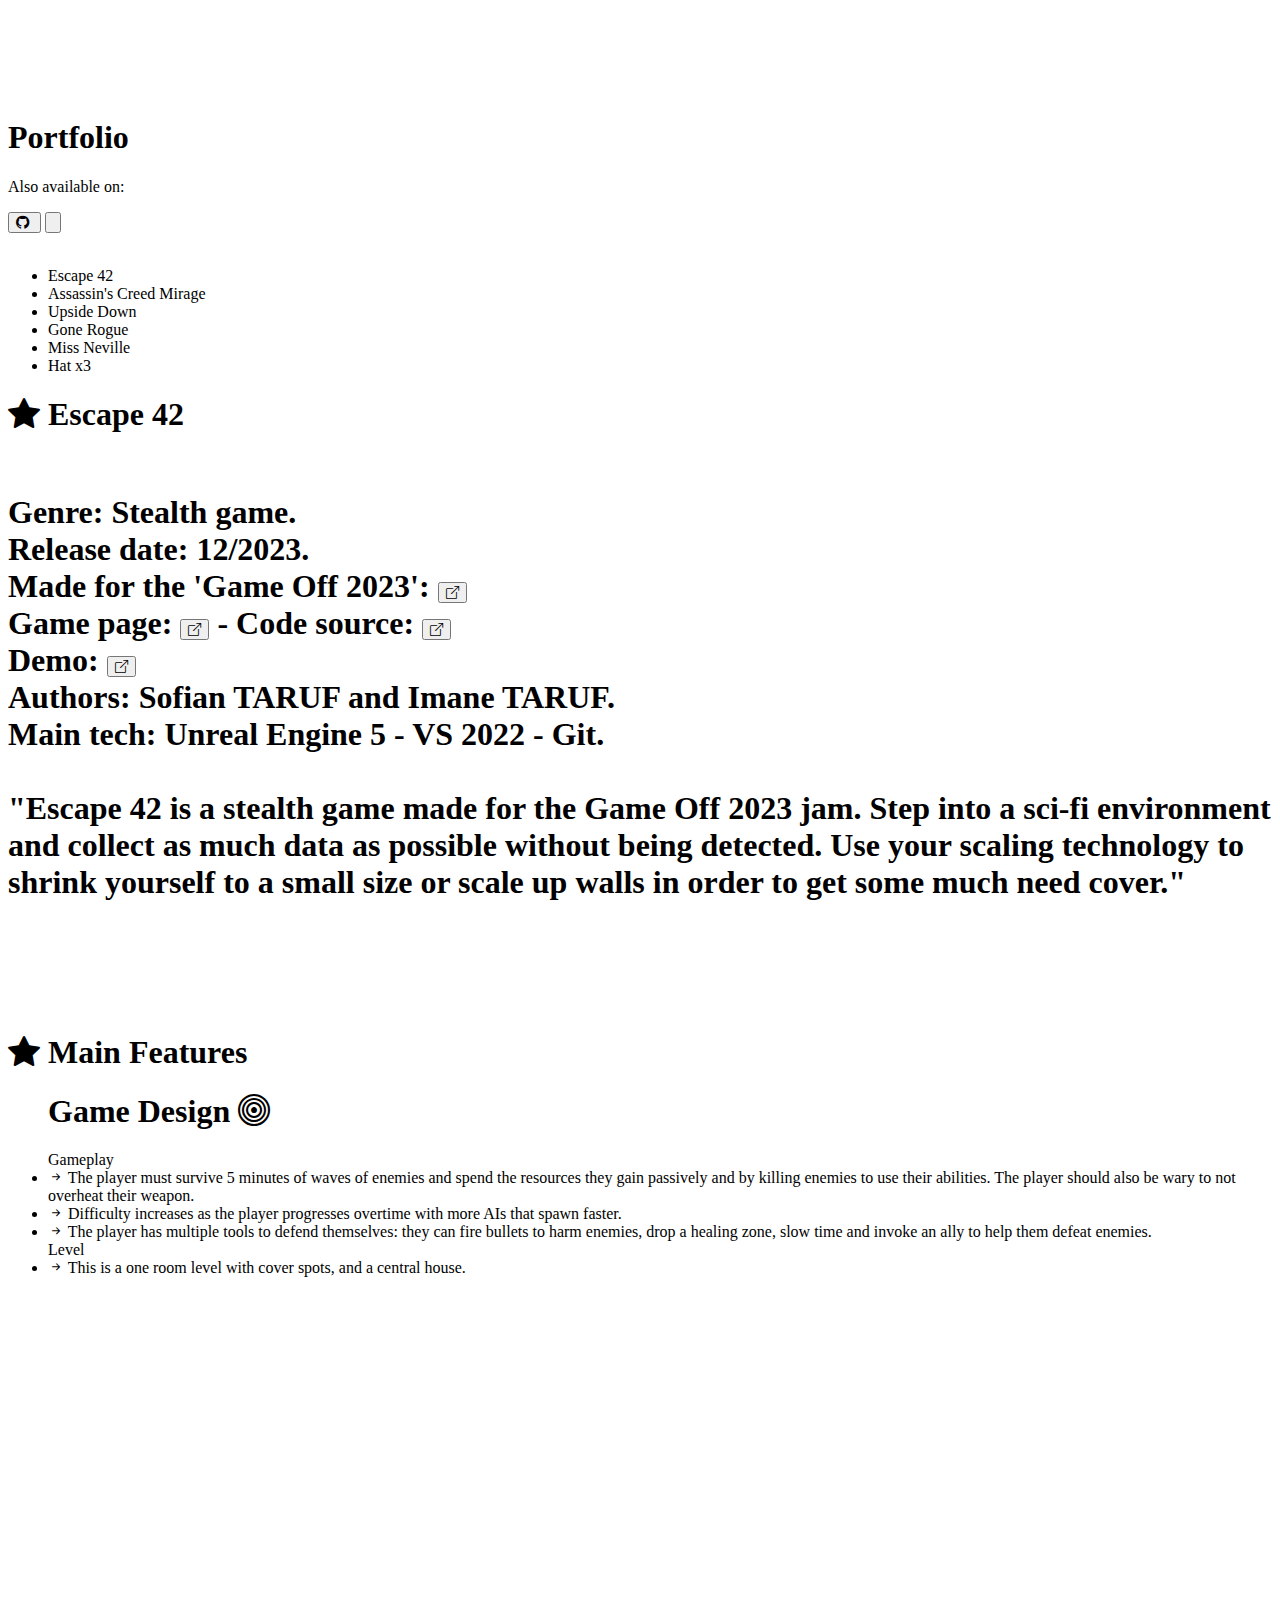
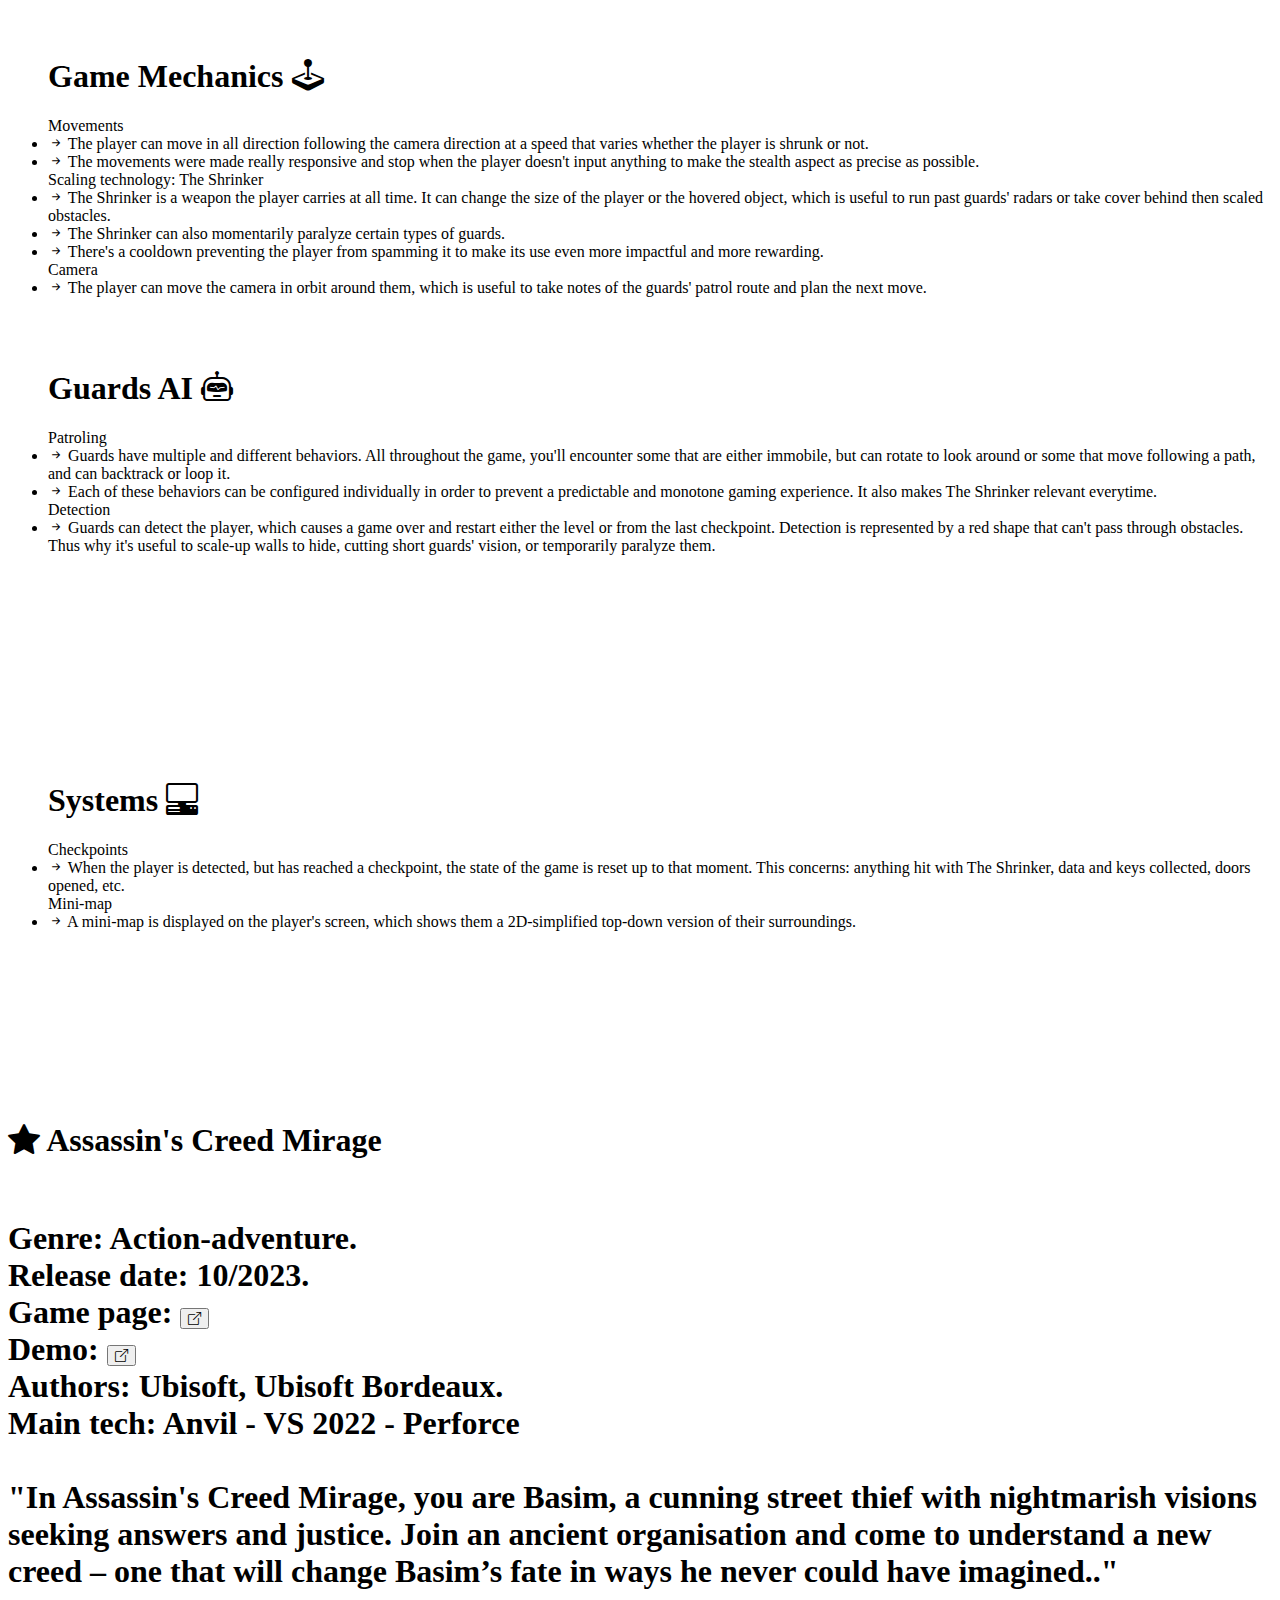
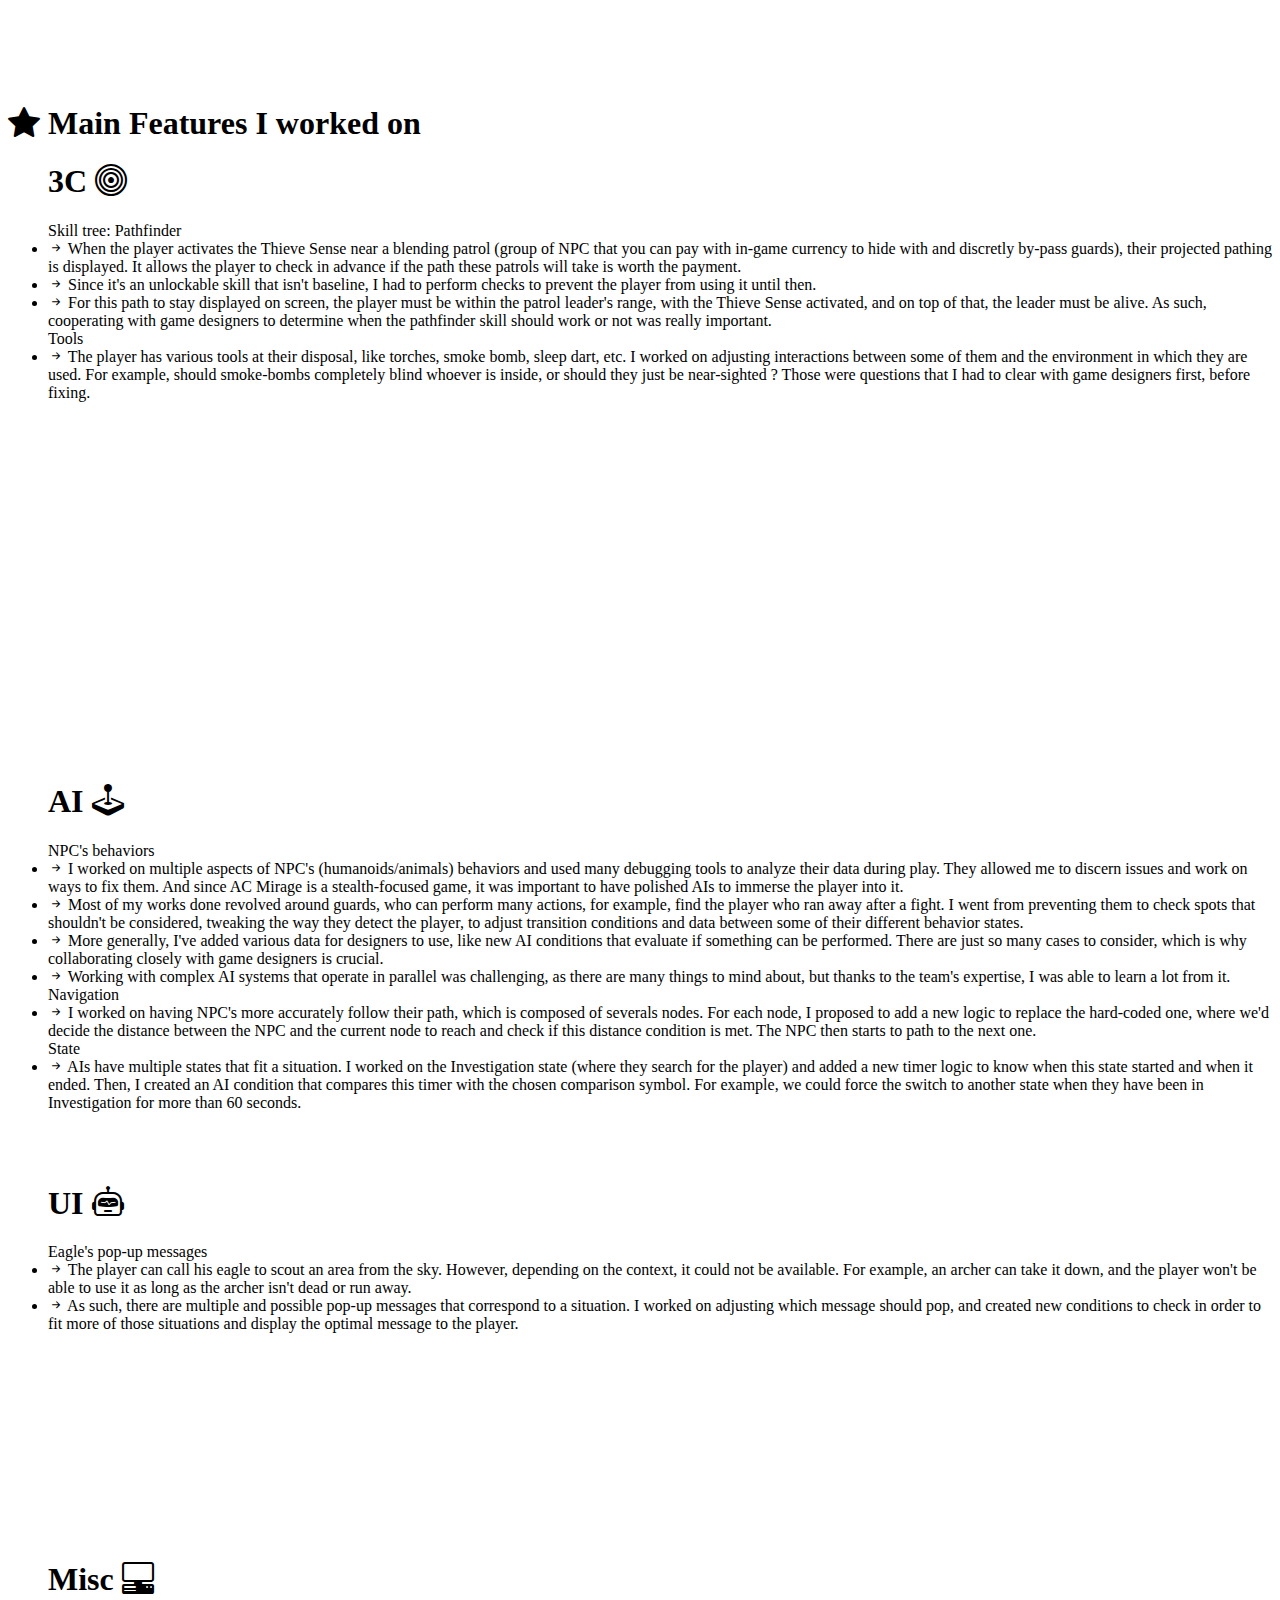
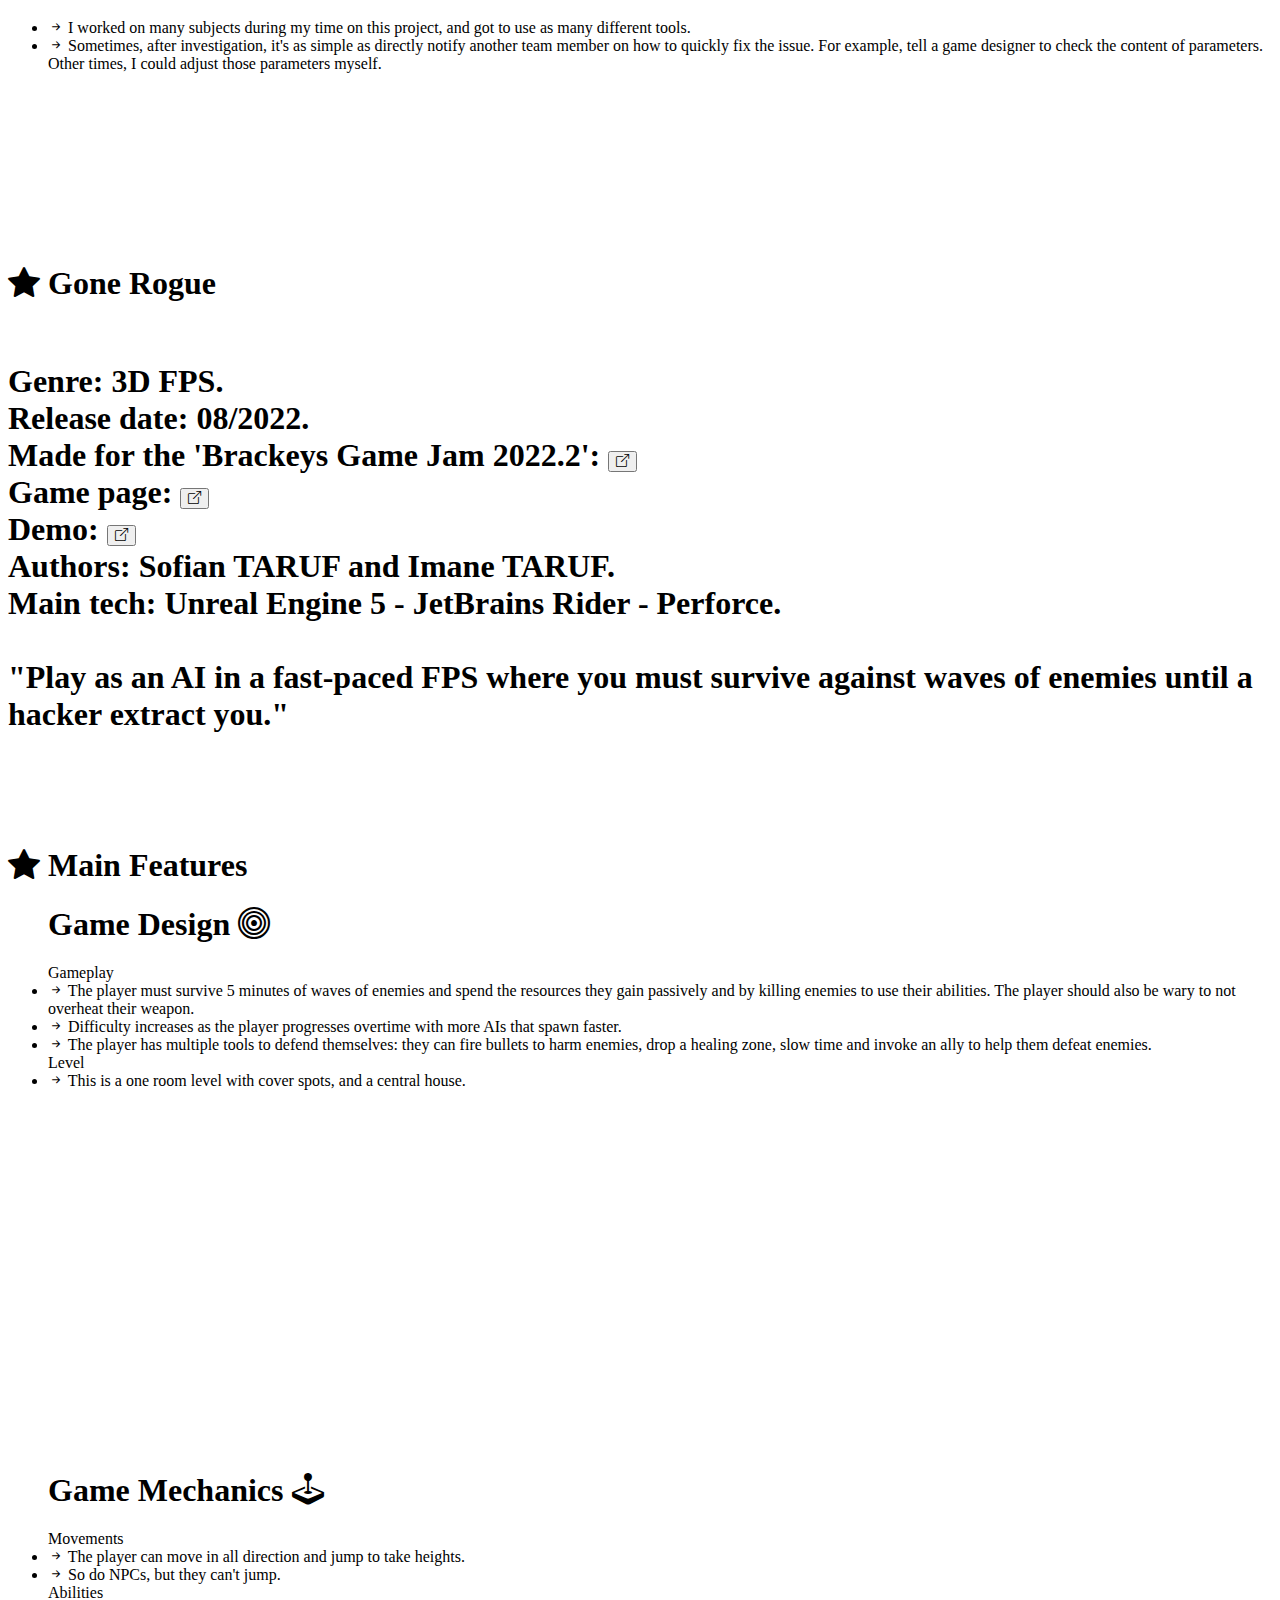
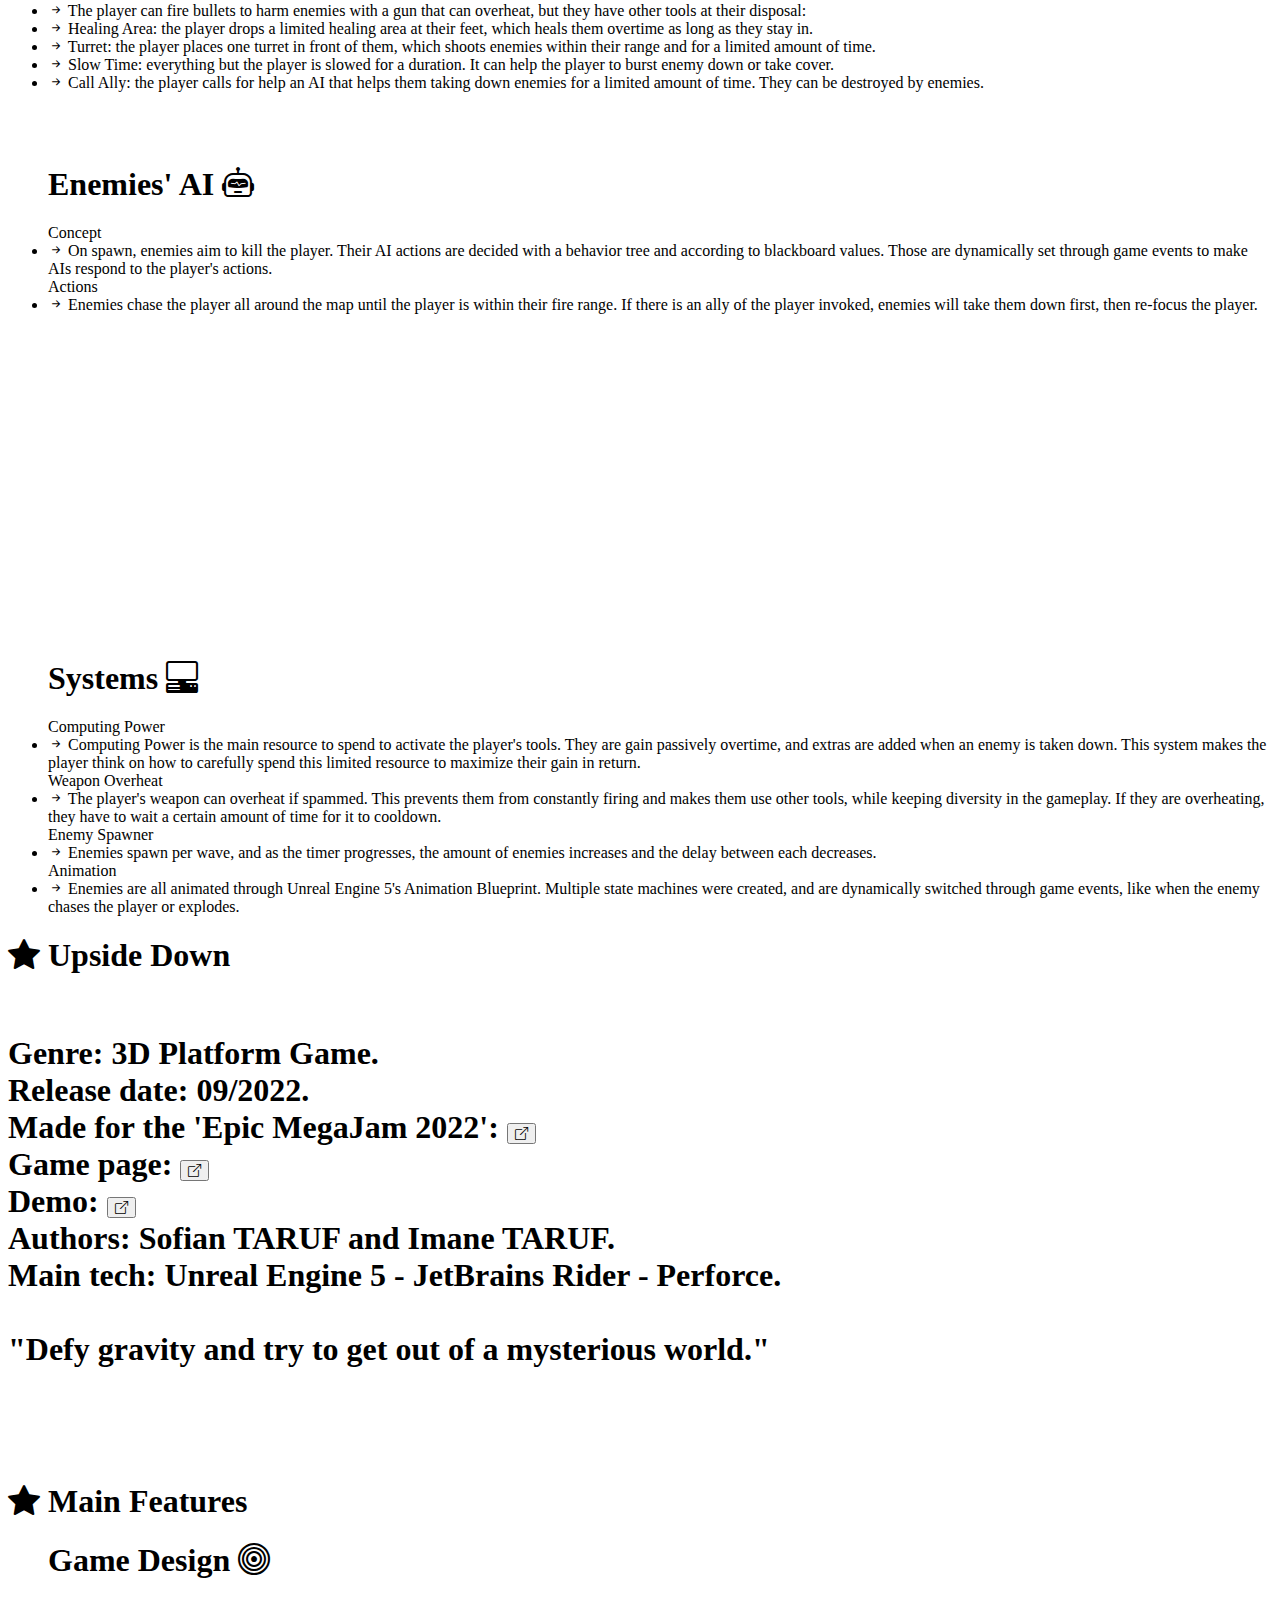
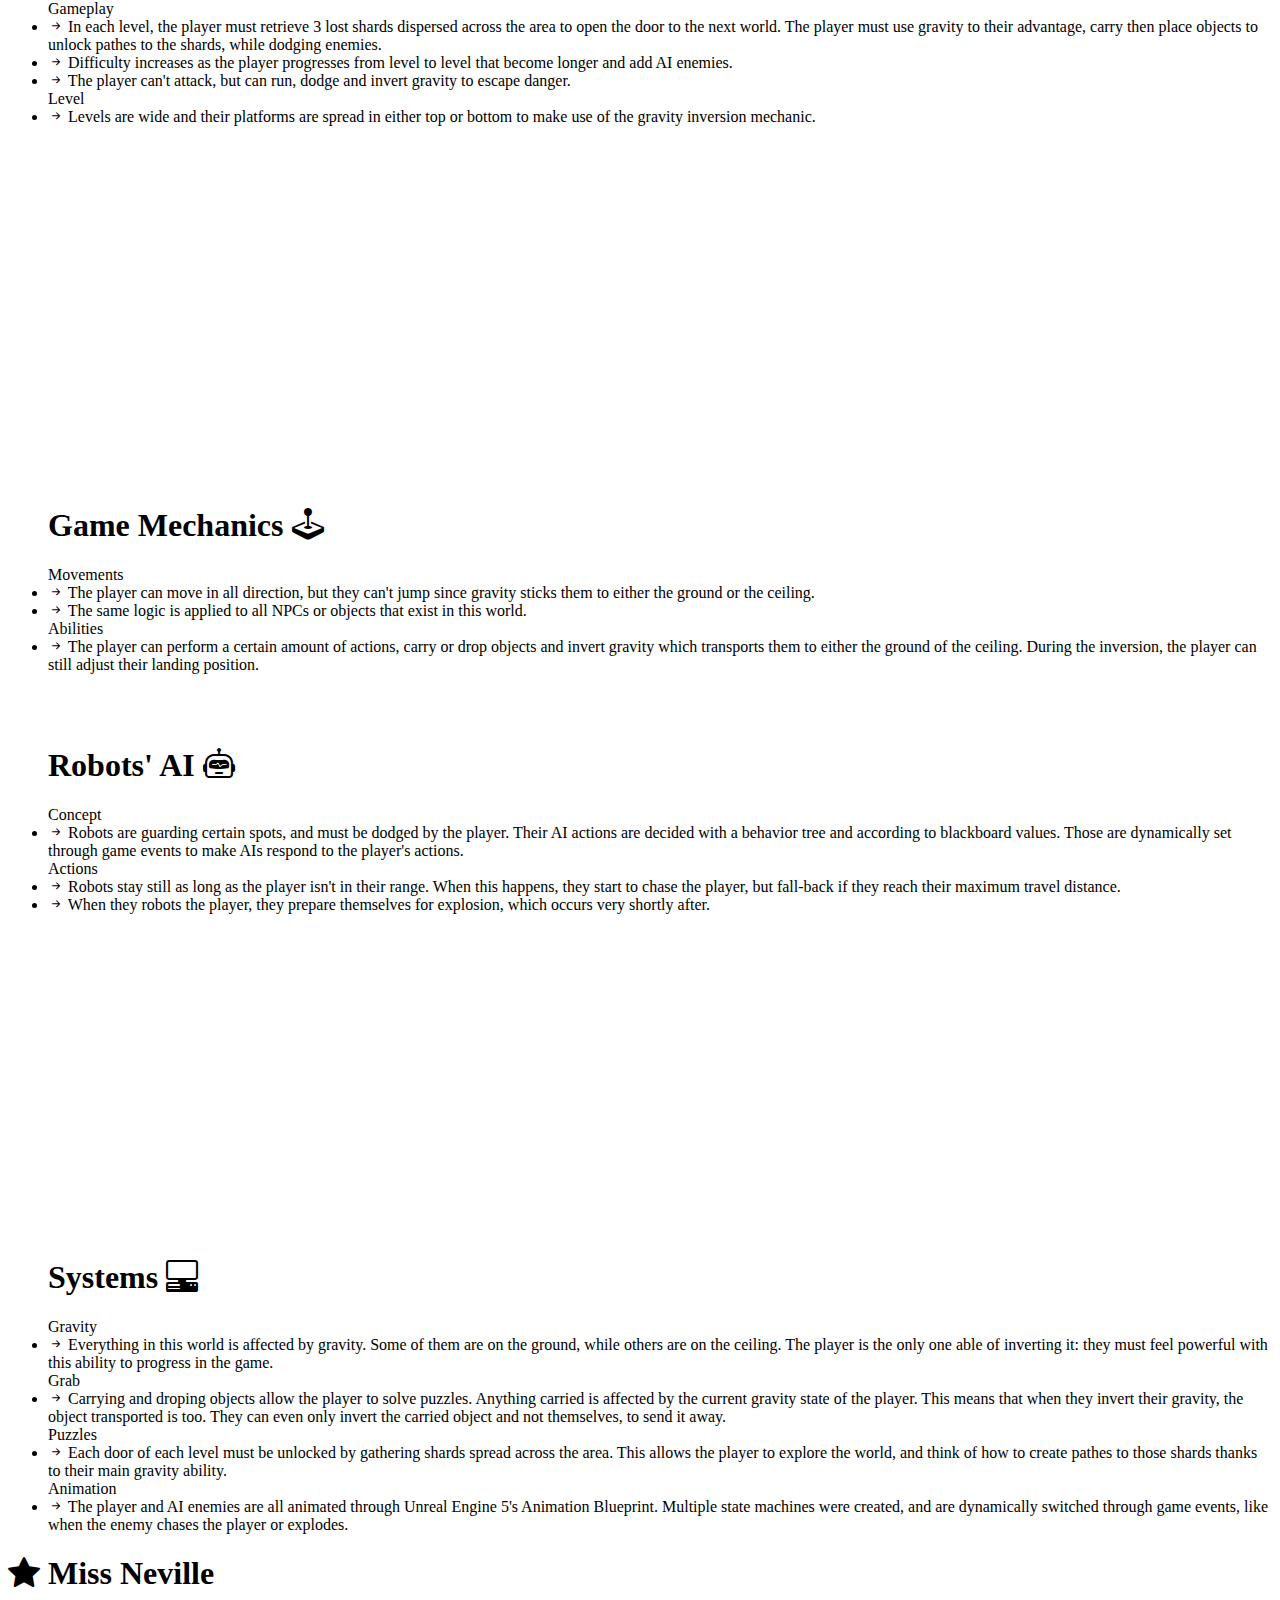
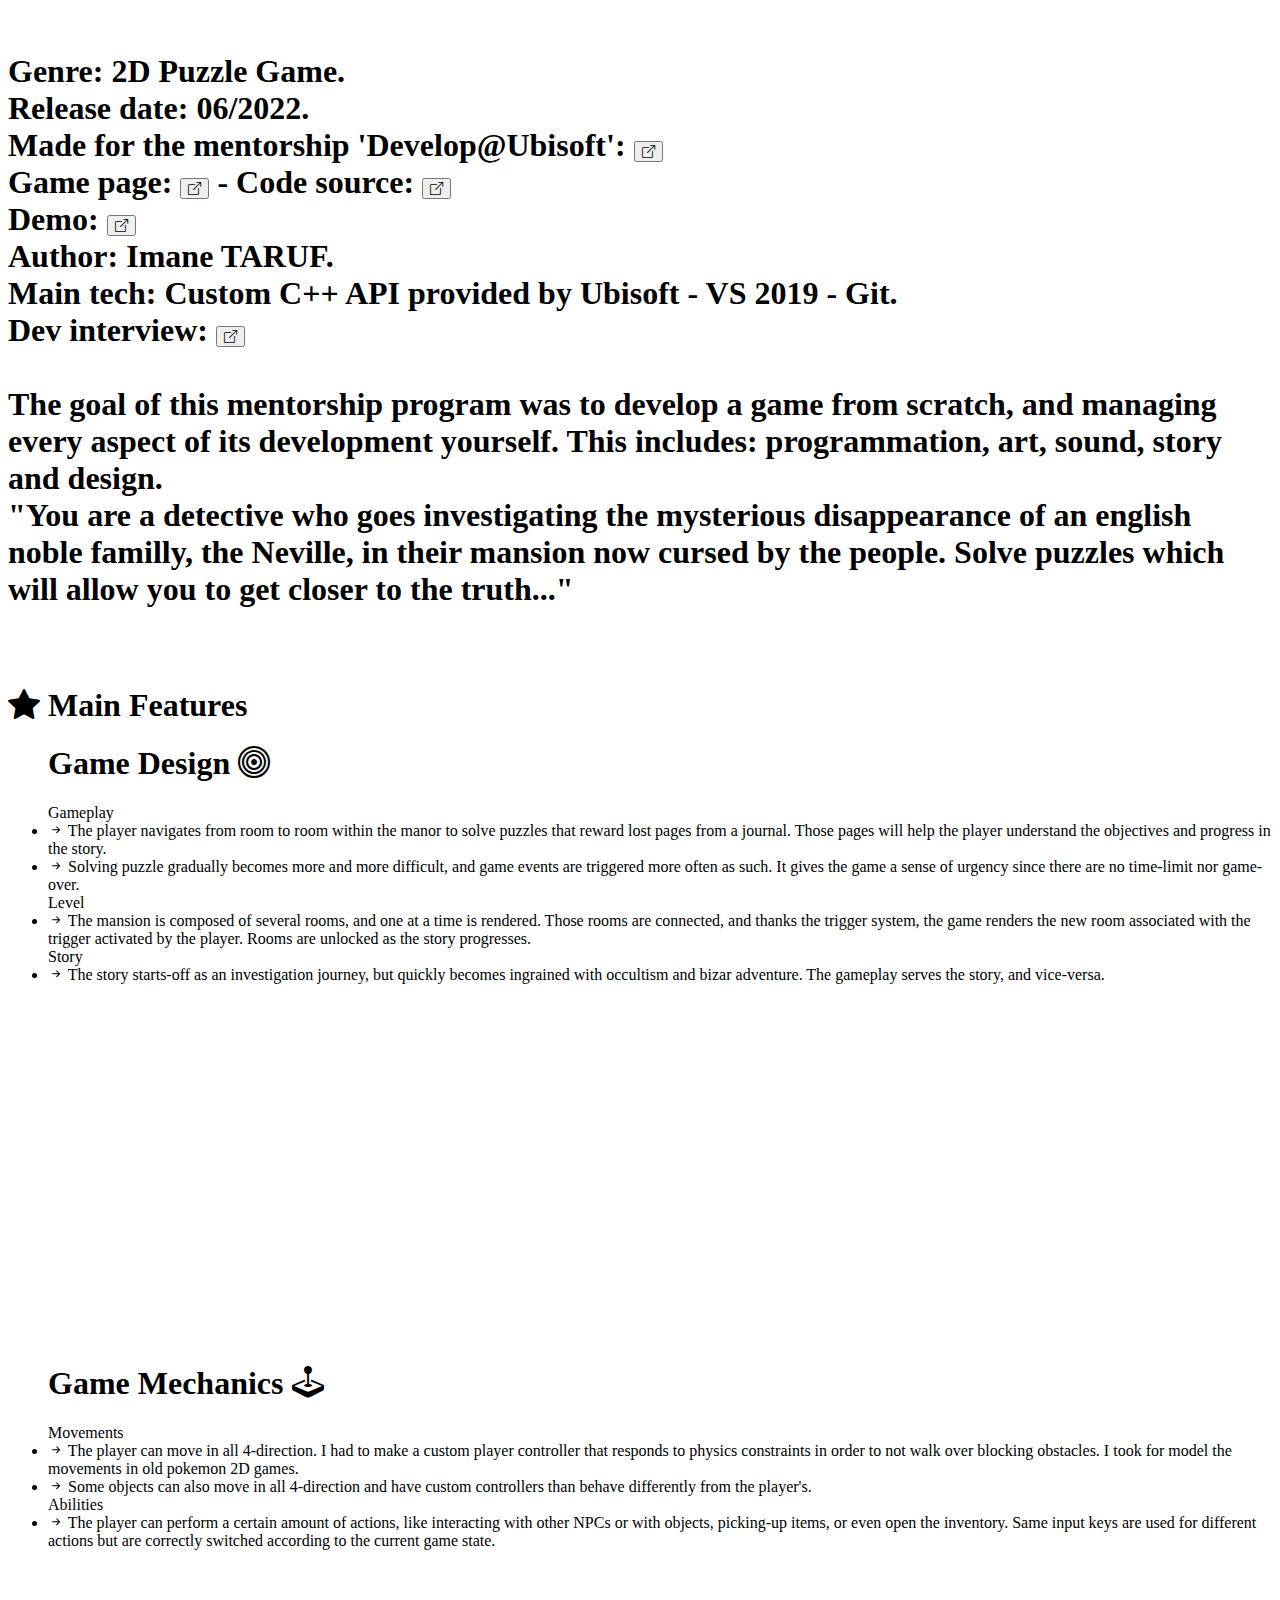
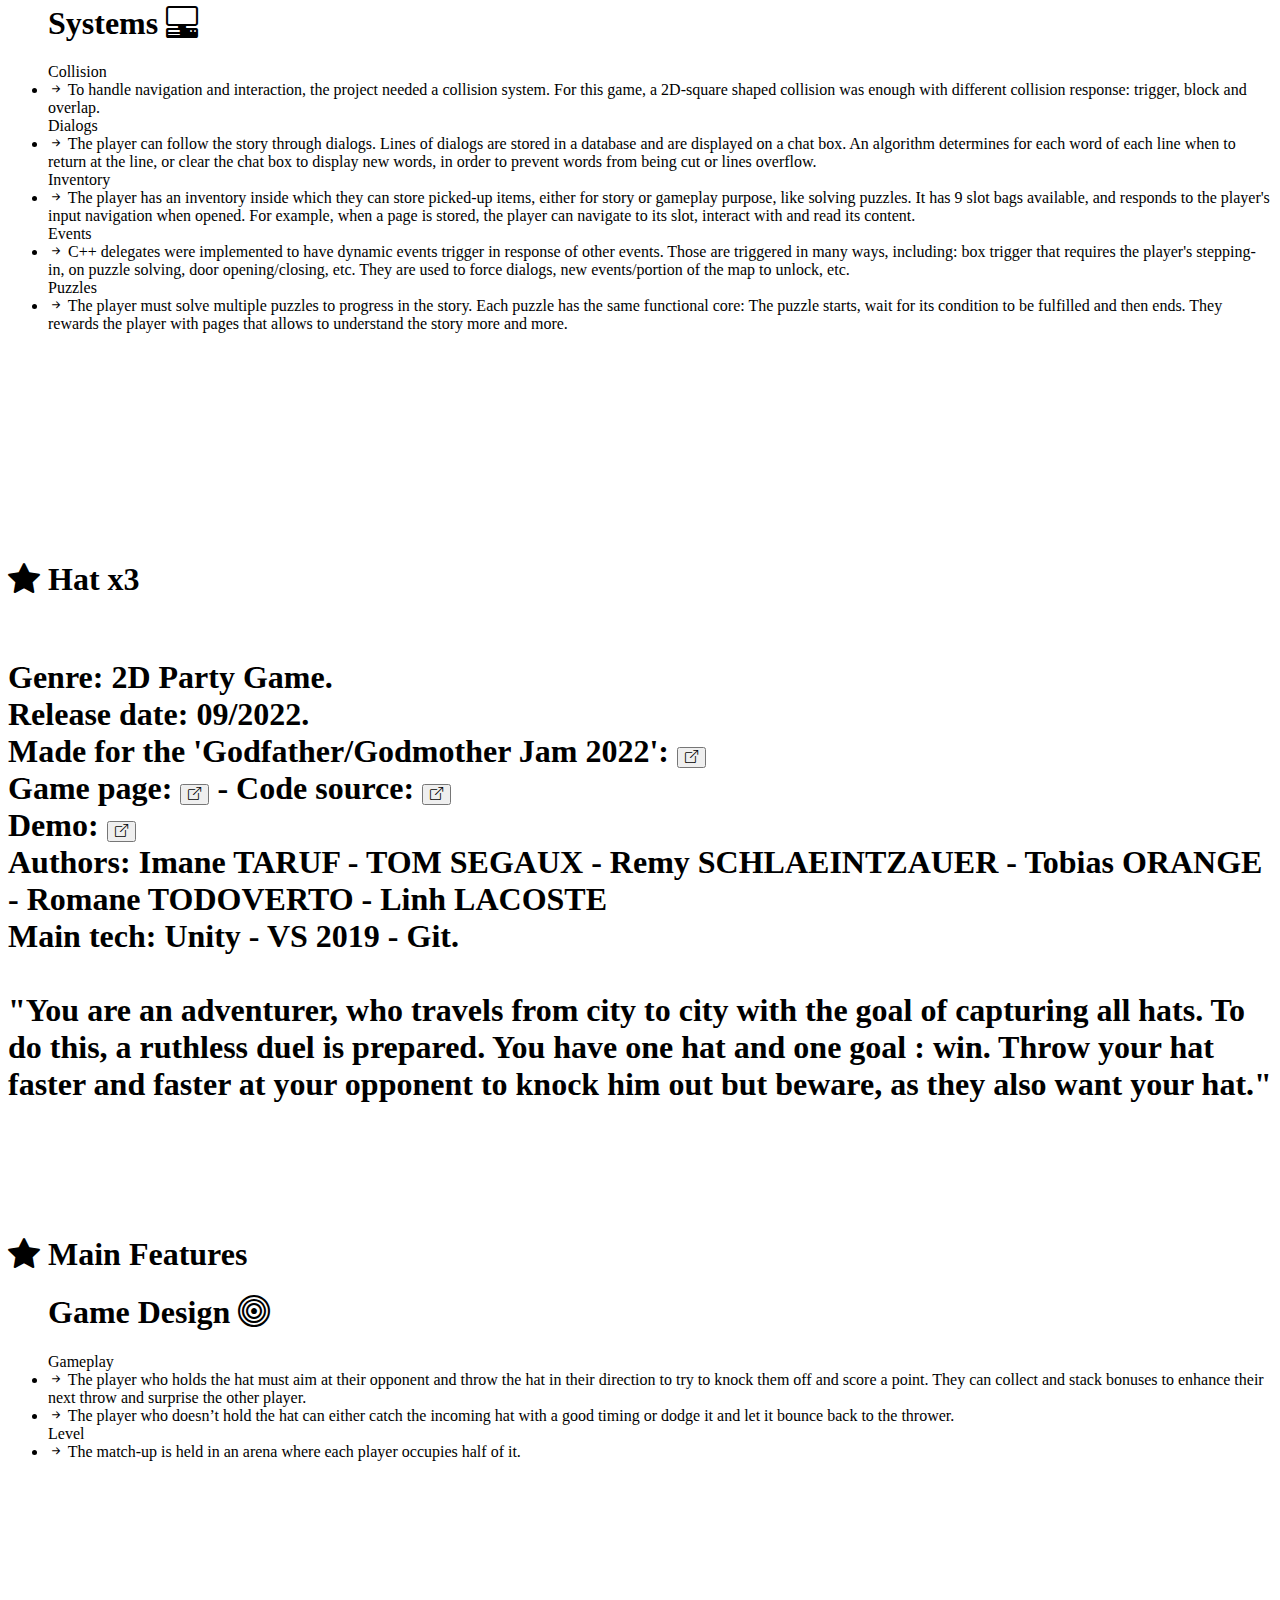
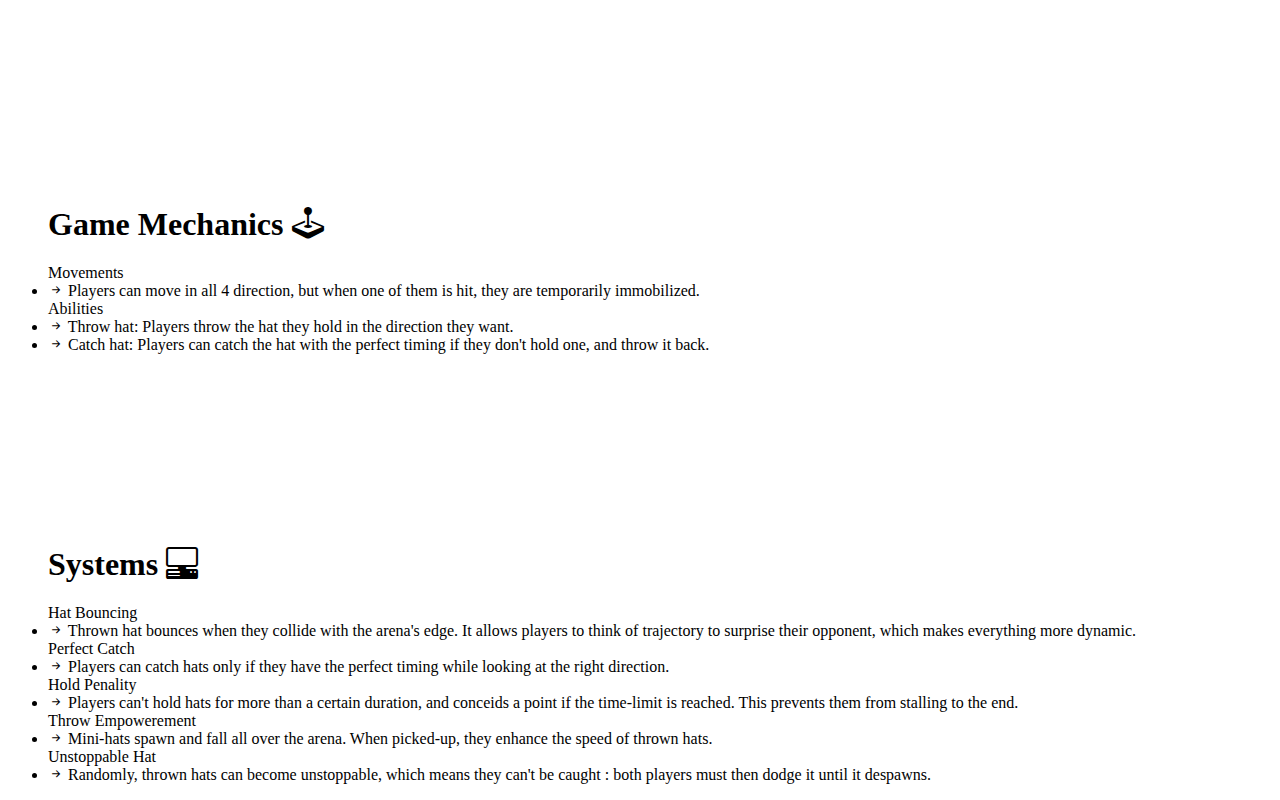
==== projects.html @ 46c2f688 "Some cover extensions updated" ====
<!DOCTYPE html>
<html lang="en" dir="ltr">
<head>
    <meta charset="utf-8" />
    <title>Imane's portfolio</title>
    <link href=“https://maxcdn.bootstrapcdn.com/font-awesome/4.7.0/css/font-awesome.min.css” />
    <link href="https://cdn.jsdelivr.net/npm/bootstrap@5.0.1/dist/css/bootstrap.min.css"
          rel="stylesheet"
          integrity="sha384-+0n0xVW2eSR5OomGNYDnhzAbDsOXxcvSN1TPprVMTNDbiYZCxYbOOl7+AMvyTG2x"
          crossorigin="anonymous" />
    <link rel="stylesheet" href="CSS/styles.css" />
    <link rel="stylesheet" href="https://cdn.jsdelivr.net/npm/bootstrap-icons@1.11.2/font/bootstrap-icons.min.css">

    <script src="https://cdn.jsdelivr.net/npm/bootstrap@5.0.0-beta2/dist/js/bootstrap.bundle.min.js"
            asyncintegrity="sha384-b5kHyXgcpbZJO/tY9Ul7kGkf1S0CWuKcCD38l8YkeH8z8QjE0GmW1gYU5S9FOnJ0"
            crossorigin="anonymous"></script>
    <link rel="icon" href="Img\Items\controller.png" />
</head>

<body class=""
      data-spy="scroll"
      data-target="#navbar-example2"
      data-offset="0">
    <div id="nav-placeholder"></div>
    <br /> <br /> <br /> <br /><br />
    <!--END SUBTABS FOR PORTFOLIO-->
    <!--BEGIN PROJECTS TAB-->
    <div id="subtab1" class="subtab-content active">
        <div class="row-border-top col-lg-12 border-portfolio" id="about-title">
            <div class="flex-container">
                <div class="flex-child magenta">
                    <h1 class="h1-about">
                        Portfolio
                    </h1>
                    <p class="p-portfolio">Also available on: </p>
                    <button class="portfolio-logo bubbly-button" onclick="window.open('https://github.com/itaruf', '_blank')">
                        <i class="bi bi-github"></i>
                        <img class="github-logo"
                             src="Img\Background\github-logo-white.png"
                             alt="" />
                    </button>
                    <button class=" portfolio-logo bubbly-button" onclick="window.open('https://itaruf.itch.io/', '_blank')">
                        <img class="itchio-logo"
                             src="Img\Background\itchio-logo-white.png"
                             alt="" />
                    </button>
                </div>
            </div>
        </div>
        <br />
        <ul class="projectsubtabs">
            <li class="subtab" onclick="showProjectTab('project1')">Escape 42</li>
            <li class="subtab" onclick="showProjectTab('project2')">Assassin's Creed Mirage</li>
            <li class="subtab" onclick="showProjectTab('project3')">Upside Down</li>
            <li class="subtab" onclick="showProjectTab('project4')">Gone Rogue</li>
            <li class="subtab" onclick="showProjectTab('project5')">Miss Neville</li>
            <li class="subtab" onclick="showProjectTab('project6')">Hat x3</li>
        </ul>
        <!--BEGIN ESCAPE 42 TAB-->
        <div id="project1" class="projecttab-content">
            <div id="about">
                <div class="col-lg-6 col-md-12 col-sm-12 descriptif">
                    <div class="about-title-section">
                        <div class="section">
                            <h1 class="h1-section-title">
                                <i class="bi bi-star-fill"></i>
                                Escape 42
                            </h1>
                        </div>
                        <div class="section">
                            <div class="flex-container-game-development">
                                <img class="cover-image"
                                     src="Img\game-development\escape-42-cover.PNG"
                                     alt="" />
                                <h1 class="h1-section">
                                    Genre: <highlight>Stealth game.</highlight>
                                    <br>
                                    Release date: <highlight>12/2023.</highlight>
                                    <br />
                                    Made for the <highlight>'Game Off 2023'</highlight>:
                                    <button class="bubbly-button" onclick="window.open('https://itch.io/jam/game-off-2023', '_blank')">
                                        <i class="bi bi-box-arrow-up-right"></i>
                                    </button>
                                    <br />
                                    Game page:
                                    <button class="bubbly-button" onclick="window.open('https://itaruf.itch.io/escape-42', '_blank')">
                                        <i class="bi bi-box-arrow-up-right"></i>
                                    </button>
                                    - Code source:
                                    <button class="bubbly-button" onclick="window.open('https://github.com/itaruf/GameOff2023', '_blank')">
                                        <i class="bi bi-box-arrow-up-right"></i>
                                    </button>
                                    <br />
                                    Demo:
                                    <button class="bubbly-button" onclick="window.open('https://www.youtube.com/watch?v=Dg0uxkAEra8', '_blank')">
                                        <i class="bi bi-box-arrow-up-right"></i>
                                    </button>
                                    <br />
                                    Authors: <highlight>Sofian TARUF and Imane TARUF.</highlight>
                                    <br />
                                    Main tech: <highlight>Unreal Engine 5 - VS 2022 - Git.</highlight>
                                    <br /><br />
                                    <li class="custom-li test">
                                        "Escape 42 is a stealth game made for the Game Off 2023 jam. Step into a sci-fi environment and collect as much data as possible without being detected. Use your scaling technology to shrink yourself to a small size or scale up walls in order to get some much need cover."
                                    </li>
                                </h1>
                            </div>
                        </div>
                        <br /><br /><br /><br /><br />
                        <div class="section">
                            <h1 class="h1-section-title">
                                <i class="bi bi-star-fill"></i>
                                Main Features
                            </h1>
                            <div class="showcase-container">
                                <div class="text-section">
                                    <ul class="skill-list">
                                        <h1 class="h1-list-section-title">
                                            Game Design <i class="bi bi-bullseye"></i>
                                        </h1>
                                        <highlight class="h1-list-section-title list-highlight">Gameplay</highlight>
                                        <li class="custom-li test test">
                                            <i class="bi bi-arrow-right-short"></i>
                                            The player must survive 5 minutes of waves of enemies and spend the resources they gain passively and
                                            by killing enemies to use their abilities. The player should also be wary to not overheat their weapon.
                                        </li>
                                        <li class="custom-li test">
                                            <i class="bi bi-arrow-right-short"></i>
                                            Difficulty increases as the player progresses overtime with more AIs that spawn faster.
                                        </li>
                                        <li class="custom-li test">
                                            <i class="bi bi-arrow-right-short"></i>
                                            The player has multiple tools to defend themselves: they can fire bullets to harm enemies, drop a healing zone, slow time and invoke an ally to help them defeat enemies.
                                        </li>
                                        <highlight class="h1-list-section-title list-highlight">Level</highlight>
                                        <li class="custom-li test">
                                            <i class="bi bi-arrow-right-short"></i>
                                            This is a one room level with cover spots, and a central house.
                                        </li>
                                    </ul>
                                </div>
                                <div class="video-section">
                                    <iframe class="showcase-gif" src="https://giphy.com/embed/DIy8ynTXIQH9yxwWHx" frameBorder="0" allowFullScreen></iframe>
                                </div>
                            </div>
                            <br /><br />
                            <div class="showcase-container">
                                <div class="video-section-left">
                                    <iframe class="showcase-gif" src="https://giphy.com/embed/cHeLEEZk2N1wcyxCYm" frameBorder="0" allowFullScreen></iframe>
                                </div>
                                <div class="text-section">
                                    <ul class="skill-list">
                                        <h1 class="h1-list-section-title">
                                            Game Mechanics <i class="bi bi-joystick"></i>
                                        </h1>
                                        <highlight class="h1-list-section-title list-highlight">Movements</highlight>
                                        <li class="custom-li test">
                                            <i class="bi bi-arrow-right-short"></i>
                                            The player can move in all direction following the camera direction at a speed that varies whether the player is shrunk or not.
                                        </li>
                                        <li class="custom-li test">
                                            <i class="bi bi-arrow-right-short"></i>
                                            The movements were made really responsive and stop when the player doesn't input anything to make the stealth aspect as precise as possible.
                                        </li>
                                        <highlight class="h1-list-section-title list-highlight">Scaling technology: The Shrinker</highlight>
                                        <li class="custom-li test">
                                            <i class="bi bi-arrow-right-short"></i>
                                            The Shrinker is a weapon the player carries at all time. It can change the size of the player or the hovered object, which is useful to run past guards' radars or take cover behind then scaled obstacles.
                                        </li>
                                        <li class="custom-li test">
                                            <i class="bi bi-arrow-right-short"></i>
                                            The Shrinker can also momentarily paralyze certain types of guards.
                                        </li>
                                        <li class="custom-li test">
                                            <i class="bi bi-arrow-right-short"></i>
                                            There's a cooldown preventing the player from spamming it to make its use even more impactful and more rewarding.
                                        </li>
                                        <highlight class="h1-list-section-title list-highlight">Camera</highlight>
                                        <li class="custom-li test">
                                            <i class="bi bi-arrow-right-short"></i>
                                            The player can move the camera in orbit around them, which is useful to take notes of the guards' patrol route and plan the next move.
                                        </li>
                                    </ul>
                                </div>
                            </div>
                            <br /><br />
                            <div class="showcase-container">
                                <div class="text-section">
                                    <ul class="skill-list">
                                        <h1 class="h1-list-section-title">
                                            Guards AI <i class="bi bi-robot"></i>
                                        </h1>
                                        <highlight class="h1-list-section-title list-highlight">Patroling</highlight>
                                        <li class="custom-li test">
                                            <i class="bi bi-arrow-right-short"></i>
                                            Guards have multiple and different behaviors. All throughout the game, you'll encounter some that are either immobile, but can rotate to look around or some that move following a path, and can backtrack or loop it.
                                        </li>
                                        <li class="custom-li test">
                                            <i class="bi bi-arrow-right-short"></i>
                                            Each of these behaviors can be configured individually in order to prevent a predictable and monotone gaming experience. It also makes The Shrinker relevant everytime.
                                        </li>
                                        <highlight class="h1-list-section-title list-highlight">Detection</highlight>
                                        <li class="custom-li test">
                                            <i class="bi bi-arrow-right-short"></i>
                                            Guards can detect the player, which causes a game over and restart either the level or from the last checkpoint. Detection is represented by a red shape that can't pass through obstacles. Thus why it's useful to scale-up walls to hide, cutting short guards' vision, or temporarily paralyze them.
                                        </li>
                                    </ul>
                                </div>
                                <div class="video-section">
                                    <iframe class="showcase-gif" src="https://giphy.com/embed/cHeLEEZk2N1wcyxCYm" frameBorder="0" allowFullScreen></iframe>
                                </div>
                            </div>
                            <br /><br />
                            <div class="showcase-container">
                                <div class="text-section">
                                    <ul class="skill-list">
                                        <h1 class="h1-list-section-title">
                                            Systems <i class="bi bi-pc-display-horizontal"></i>
                                        </h1>
                                        <highlight class="h1-list-section-title list-highlight">Checkpoints</highlight>
                                        <li class="custom-li test">
                                            <i class="bi bi-arrow-right-short"></i>
                                            When the player is detected, but has reached a checkpoint, the state of the game is reset up to that moment. This concerns: anything hit with The Shrinker, data and keys collected, doors opened, etc.
                                        </li>
                                        <highlight class="h1-list-section-title list-highlight">Mini-map</highlight>
                                        <li class="custom-li test">
                                            <i class="bi bi-arrow-right-short"></i>
                                            A mini-map is displayed on the player's screen, which shows them a 2D-simplified top-down version of their surroundings.
                                        </li>
                                    </ul>
                                </div>
                                <div class="video-section">
                                    <iframe class="showcase-gif" src="https://giphy.com/embed/zi1g4INkmurc69CpWP" frameBorder="0" allowFullScreen></iframe>
                                </div>
                            </div>
                        </div>
                    </div>
                </div>
            </div>
        </div>
        <!--END ESCAPE 42 TAB-->
        <!--BEGIN AC MIRAGE TAB-->
        <div id="project2" class="projecttab-content active">
            <div id="about">
                <div class="col-lg-6 col-md-12 col-sm-12 descriptif">
                    <div class="about-title-section">
                        <div class="section">
                            <h1 class="h1-section-title">
                                <i class="bi bi-star-fill"></i>
                                Assassin's Creed Mirage
                            </h1>
                        </div>
                        <div class="section">
                            <div class="flex-container-game-development">
                                <img class="ac-mirage-cover-image"
                                     src="Img\game-development\ac-mirage-cover.png"
                                     alt="" />
                                <h1 class="h1-section">
                                    Genre: <highlight>Action-adventure.</highlight>
                                    <br>
                                    Release date: <highlight>10/2023.</highlight>
                                    <br />
                                    Game page:
                                    <button class="bubbly-button" onclick="window.open('https://www.ubisoft.com/en-gb/game/assassins-creed/mirage', '_blank')">
                                        <i class="bi bi-box-arrow-up-right"></i>
                                    </button>
                                    <br />
                                    Demo:
                                    <button class="bubbly-button" onclick="window.open('https://www.youtube.com/watch?v=IRNOoOYVn80', '_blank')">
                                        <i class="bi bi-box-arrow-up-right"></i>
                                    </button>
                                    <br />
                                    Authors: <highlight>Ubisoft, Ubisoft Bordeaux.</highlight>
                                    <br />
                                    Main tech: <highlight>Anvil - VS 2022 - Perforce</highlight>
                                    <br /><br />
                                    <li class="custom-li test">
                                        "In Assassin's Creed Mirage, you are Basim, a cunning street thief with nightmarish visions seeking answers and justice. Join an ancient organisation and come to understand a new creed – one that will change Basim’s fate in ways he never could have imagined.."
                                    </li>
                                </h1>
                            </div>
                        </div>
                        <br /><br /><br /><br />
                        <div class="section">
                            <h1 class="h1-section-title">
                                <i class="bi bi-star-fill"></i>
                                Main Features I worked on
                            </h1>
                            <div class="showcase-container">
                                <div class="text-section">
                                    <ul class="skill-list">
                                        <h1 class="h1-list-section-title">
                                            3C <i class="bi bi-bullseye"></i>
                                        </h1>
                                        <highlight class="h1-list-section-title list-highlight">Skill tree: Pathfinder</highlight>
                                        <li class="custom-li test test">
                                            <i class="bi bi-arrow-right-short"></i>
                                            When the player activates the Thieve Sense near a blending patrol (group of NPC that you can pay with in-game currency to hide with and discretly by-pass guards), their projected pathing is displayed. It allows the player to check in advance if the path these patrols will take is worth the payment.
                                        <li class="custom-li test">
                                            <i class="bi bi-arrow-right-short"></i>
                                            Since it's an unlockable skill that isn't baseline, I had to perform checks to prevent the player from using it until then.
                                        </li>
                                        <li class="custom-li test">
                                            <i class="bi bi-arrow-right-short"></i>
                                            For this path to stay displayed on screen, the player must be within the patrol leader's range, with the Thieve Sense activated, and on top of that, the leader must be alive.
                                            As such, cooperating with game designers to determine when the pathfinder skill should work or not was really important.
                                        </li>
                                        <highlight class="h1-list-section-title list-highlight">Tools</highlight>
                                        <li class="custom-li test">
                                            <i class="bi bi-arrow-right-short"></i>
                                            The player has various tools at their disposal, like torches, smoke bomb, sleep dart, etc. I worked on adjusting interactions between some of them and the environment in which they are used. For example, should smoke-bombs completely blind whoever is inside, or should they just be near-sighted ? Those were questions that I had to clear with game designers first, before fixing.
                                        </li>
                                    </ul>
                                </div>
                                <div class="video-section">
                                    <iframe class="showcase-gif" src="https://giphy.com/embed/nI07q3xdeLi9innOPQ" frameBorder="0" allowFullScreen></iframe>
                                </div>
                            </div>
                            <br /><br />
                            <div class="showcase-container">
                                <div class="video-section-left">
                                    <iframe class="showcase-gif" src="https://giphy.com/embed/ORGZhQ74pz4O1oMp9m" frameBorder="0" allowFullScreen></iframe>
                                </div>
                                <div class="text-section">
                                    <ul class="skill-list">
                                        <h1 class="h1-list-section-title">
                                            AI <i class="bi bi-joystick"></i>
                                        </h1>
                                        <highlight class="h1-list-section-title list-highlight">NPC's behaviors</highlight>
                                        <li class="custom-li test">
                                            <i class="bi bi-arrow-right-short"></i>
                                            I worked on multiple aspects of NPC's (humanoids/animals) behaviors and used many debugging tools to analyze their data during play. They allowed me to discern issues and work on ways to fix them. And since AC Mirage is a stealth-focused game, it was important to have polished AIs to immerse the player into it.
                                        </li>
                                        <li class="custom-li test">
                                            <i class="bi bi-arrow-right-short"></i>
                                            Most of my works done revolved around guards, who can perform many actions, for example, find the player who ran away after a fight. I went from preventing them to check spots that shouldn't be considered, tweaking the way they detect the player, to adjust transition conditions and data between some of their different behavior states.
                                        </li>
                                        <li class="custom-li test">
                                            <i class="bi bi-arrow-right-short"></i>
                                            More generally, I've added various data for designers to use, like new AI conditions that evaluate if something can be performed. There are just so many cases to consider, which is why collaborating closely with game designers is crucial.
                                        </li>
                                        <li class="custom-li test">
                                            <i class="bi bi-arrow-right-short"></i>
                                            Working with complex AI systems that operate in parallel was challenging, as there are many things to mind about, but thanks to the team's expertise, I was able to learn a lot from it.
                                        </li>
                                        <highlight class="h1-list-section-title list-highlight">Navigation</highlight>
                                        <li class="custom-li test">
                                            <i class="bi bi-arrow-right-short"></i>
                                            I worked on having NPC's more accurately follow their path, which is composed of severals nodes. For each node, I proposed to add a new logic to replace the hard-coded one, where we'd decide the distance between the NPC and the current node to reach and check if this distance condition is met. The NPC then starts to path to the next one.
                                        </li>
                                        <highlight class="h1-list-section-title list-highlight">State</highlight>
                                        <li class="custom-li test">
                                            <i class="bi bi-arrow-right-short"></i>
                                            AIs have multiple states that fit a situation. I worked on the Investigation state (where they search for the player) and added a new timer logic to know when this state started and when it ended. Then, I created an AI condition that compares this timer with the chosen comparison symbol. For example, we could force the switch to another state when they have been in Investigation for more than 60 seconds.
                                        </li>
                                    </ul>
                                </div>
                            </div>
                            <br /><br />
                            <div class="showcase-container">
                                <div class="text-section">
                                    <ul class="skill-list">
                                        <h1 class="h1-list-section-title">
                                            UI <i class="bi bi-robot"></i>
                                        </h1>
                                        <highlight class="h1-list-section-title list-highlight">Eagle's pop-up messages</highlight>
                                        <li class="custom-li test">
                                            <i class="bi bi-arrow-right-short"></i>
                                            The player can call his eagle to scout an area from the sky. However, depending on the context, it could not be available. For example, an archer can take it down, and the player won't be able to use it as long as the archer isn't dead or run away.
                                        </li>
                                        <li class="custom-li test">
                                            <i class="bi bi-arrow-right-short"></i>
                                            As such, there are multiple and possible pop-up messages that correspond to a situation. I worked on adjusting which message should pop, and created new conditions to check in order to fit more of those situations and display the optimal message to the player.
                                        </li>
                                    </ul>
                                </div>
                                <div class="video-section">
                                    <iframe class="showcase-video" src="https://www.youtube.com/embed/IRNOoOYVn80" frameborder="0" allowfullscreen></iframe>
                                </div>
                            </div>
                            <br /><br />
                            <div class="showcase-container">
                                <div class="text-section">
                                    <ul class="skill-list">
                                        <h1 class="h1-list-section-title">
                                            Misc <i class="bi bi-pc-display-horizontal"></i>
                                        </h1>
                                        <li class="custom-li test">
                                            <i class="bi bi-arrow-right-short"></i>
                                            I worked on many subjects during my time on this project, and got to use as many different tools.
                                        </li>
                                        <li class="custom-li test">
                                            <i class="bi bi-arrow-right-short"></i>
                                            Sometimes, after investigation, it's as simple as directly notify another team member on how to quickly fix the issue. For example, tell a game designer to check the content of parameters. Other times, I could adjust those parameters myself.
                                        </li>
                                    </ul>
                                </div>
                                <div class="video-section">
                                    <iframe class="showcase-gif" src="https://giphy.com/embed/zi1g4INkmurc69CpWP" frameBorder="0" allowFullScreen></iframe>
                                </div>
                            </div>
                        </div>
                    </div>
                </div>
            </div>
        </div>
        <!--END AC MIRAGE TAB-->
        <!--BEGIN GONE ROGUE TAB-->
        <div id="project4" class="projecttab-content">
            <div id="about">
                <div class="col-lg-6 col-md-12 col-sm-12 descriptif">
                    <div class="about-title-section">
                        <div class="section">
                            <h1 class="h1-section-title">
                                <i class="bi bi-star-fill"></i>
                                Gone Rogue
                            </h1>
                        </div>
                        <div class="section">
                            <div class="flex-container-game-development">
                                <img class="gone-rogue-cover-image"
                                     src="Img\game-development\gone-rogue-cover.png"
                                     alt="" />
                                <h1 class="h1-section">
                                    Genre: <highlight>3D FPS.</highlight>
                                    <br>
                                    Release date: <highlight>08/2022.</highlight>
                                    <br>
                                    Made for the <highlight>'Brackeys Game Jam 2022.2'</highlight>: <button class="bubbly-button" onclick="window.open('https://itch.io/jam/brackeys-8', '_blank')">
                                        <i class="bi bi-box-arrow-up-right"></i>
                                    </button>
                                    <br />
                                    Game page:
                                    <button class="bubbly-button" onclick="window.open('https://itaruf.itch.io/gone-rogue', '_blank')">
                                        <i class="bi bi-box-arrow-up-right"></i>
                                    </button>
                                    <br />
                                    Demo:
                                    <button class="bubbly-button" onclick="window.open('https://www.youtube.com/watch?v=cg7DkqxBBAM', '_blank')">
                                        <i class="bi bi-box-arrow-up-right"></i>
                                    </button>
                                    <br />
                                    Authors: <highlight>Sofian TARUF and Imane TARUF.</highlight>
                                    <br />
                                    Main tech: <highlight>Unreal Engine 5 - JetBrains Rider - Perforce.</highlight>
                                    <br /><br />
                                    <li class="custom-li test">
                                        "Play as an AI in a fast-paced FPS where you must survive against waves of enemies until a hacker extract
                                        you."
                                    </li>
                                </h1>
                            </div>
                        </div>
                        <br /><br /> <br /><br />
                        <div class="section">
                            <h1 class="h1-section-title">
                                <i class="bi bi-star-fill"></i>
                                Main Features
                            </h1>
                            <div class="showcase-container">
                                <div class="text-section">
                                    <ul class="skill-list">
                                        <h1 class="h1-list-section-title">
                                            Game Design <i class="bi bi-bullseye"></i>
                                        </h1>
                                        <highlight class="h1-list-section-title list-highlight">Gameplay</highlight>
                                        <li class="custom-li test test">
                                            <i class="bi bi-arrow-right-short"></i>
                                            The player must survive 5 minutes of waves of enemies and spend the resources they gain passively and
                                            by killing enemies to use their abilities. The player should also be wary to not overheat their weapon.
                                        </li>
                                        <li class="custom-li test">
                                            <i class="bi bi-arrow-right-short"></i>
                                            Difficulty increases as the player progresses overtime with more AIs that spawn faster.
                                        </li>
                                        <li class="custom-li test">
                                            <i class="bi bi-arrow-right-short"></i>
                                            The player has multiple tools to defend themselves: they can fire bullets to harm enemies, drop a healing zone, slow time and invoke an ally to help them defeat enemies.
                                        </li>
                                        <highlight class="h1-list-section-title list-highlight">Level</highlight>
                                        <li class="custom-li test">
                                            <i class="bi bi-arrow-right-short"></i>
                                            This is a one room level with cover spots, and a central house.
                                        </li>
                                    </ul>
                                </div>
                                <div class="video-section">
                                    <iframe class="showcase-gif" src="https://giphy.com/embed/Qid3bX7BwpucqBXq9j" frameBorder="0" allowFullScreen></iframe>
                                </div>
                            </div>
                            <br /><br />
                            <div class="showcase-container">
                                <div class="video-section-left">
                                    <iframe class="showcase-gif" src="https://giphy.com/embed/7AKReExFpM2Cnyk96M" frameBorder="0" allowFullScreen></iframe>
                                </div>
                                <div class="text-section">
                                    <ul class="skill-list">
                                        <h1 class="h1-list-section-title">
                                            Game Mechanics <i class="bi bi-joystick"></i>
                                        </h1>
                                        <highlight class="h1-list-section-title list-highlight">Movements</highlight>
                                        <li class="custom-li test">
                                            <i class="bi bi-arrow-right-short"></i>
                                            The player can move in all direction and jump to take heights.
                                        </li>
                                        <li class="custom-li test">
                                            <i class="bi bi-arrow-right-short"></i>
                                            So do NPCs, but they can't jump.
                                        </li>
                                        <highlight class="h1-list-section-title list-highlight">Abilities</highlight>
                                        <li class="custom-li test">
                                            <i class="bi bi-arrow-right-short"></i>
                                            The player can fire bullets to harm enemies with a gun that can overheat, but they have other tools at their disposal:
                                        </li>
                                        <li class="custom-li test">
                                            <i class="bi bi-arrow-right-short"></i>
                                            Healing Area: the player drops a limited healing area at their feet, which heals them overtime as long as they stay in.
                                        </li>
                                        <li class="custom-li test">
                                            <i class="bi bi-arrow-right-short"></i>
                                            Turret: the player places one turret in front of them, which shoots enemies within their range and for a limited amount of time.
                                        </li>
                                        <li class="custom-li test">
                                            <i class="bi bi-arrow-right-short"></i>
                                            Slow Time: everything but the player is slowed for a duration. It can help the player to burst enemy down or take cover.
                                        </li>
                                        <li class="custom-li test">
                                            <i class="bi bi-arrow-right-short"></i>
                                            Call Ally: the player calls for help an AI that helps them taking down enemies for a limited amount of time. They can be destroyed by enemies.
                                        </li>
                                    </ul>
                                </div>
                            </div>
                            <br /><br />
                            <div class="showcase-container">
                                <div class="text-section">
                                    <ul class="skill-list">
                                        <h1 class="h1-list-section-title">
                                            Enemies' AI <i class="bi bi-robot"></i>
                                        </h1>
                                        <highlight class="h1-list-section-title list-highlight">Concept</highlight>
                                        <li class="custom-li test">
                                            <i class="bi bi-arrow-right-short"></i>
                                            On spawn, enemies aim to kill the player. Their AI actions are decided with a behavior tree and according to blackboard values. Those are dynamically set through game events to make AIs respond to the player's actions.
                                        </li>
                                        <highlight class="h1-list-section-title list-highlight">Actions</highlight>
                                        <li class="custom-li test">
                                            <i class="bi bi-arrow-right-short"></i>
                                            Enemies chase the player all around the map until the player is within their fire range. If there is an ally of the player invoked, enemies will take them down first, then re-focus the player.
                                        </li>
                                    </ul>
                                </div>
                                <div class="video-section">
                                    <iframe class="showcase-gif" src="https://giphy.com/embed/K3PKHZDuoQUOjdAJ78" frameBorder="0" allowFullScreen></iframe>
                                </div>
                            </div>
                            <div class="showcase-container">
                                <div class="video-section-left">
                                    <iframe class="showcase-gif" src="https://giphy.com/embed/466QhnPpBXLBQd8HUM" frameBorder="0" allowFullScreen></iframe>
                                </div>
                                <div class="text-section">
                                    <ul class="skill-list">
                                        <h1 class="h1-list-section-title">
                                            Systems <i class="bi bi-pc-display-horizontal"></i>
                                        </h1>
                                        <highlight class="h1-list-section-title list-highlight">Computing Power</highlight>
                                        <li class="custom-li test">
                                            <i class="bi bi-arrow-right-short"></i>
                                            Computing Power is the main resource to spend to activate the player's tools. They are gain passively overtime, and extras are added when an enemy is taken down. This system makes the player think on how to carefully spend this limited resource to maximize their gain in return.
                                        </li>
                                        <highlight class="h1-list-section-title list-highlight">Weapon Overheat</highlight>
                                        <li class="custom-li test">
                                            <i class="bi bi-arrow-right-short"></i>
                                            The player's weapon can overheat if spammed. This prevents them from constantly firing and makes them use other tools, while keeping diversity in the gameplay. If they are overheating, they have to wait a certain amount of time for it to cooldown.
                                        </li>
                                        <highlight class="h1-list-section-title list-highlight">Enemy Spawner</highlight>
                                        <li class="custom-li test">
                                            <i class="bi bi-arrow-right-short"></i>
                                            Enemies spawn per wave, and as the timer progresses, the amount of enemies increases and the delay between each decreases.
                                        </li>
                                        <highlight class="h1-list-section-title list-highlight">Animation</highlight>
                                        <li class="custom-li test">
                                            <i class="bi bi-arrow-right-short"></i>
                                            Enemies are all animated through Unreal Engine 5's Animation Blueprint. Multiple state machines were created, and are dynamically switched through game events, like when the enemy chases the player or explodes.
                                        </li>
                                    </ul>
                                </div>
                            </div>
                        </div>
                    </div>
                </div>
            </div>
        </div>
        <!--END GONE ROGUE-->
        <!--BEGIN UPSIDE DOWN TAB-->
        <div id="project3" class="projecttab-content">
            <div id="about">
                <div class="col-lg-6 col-md-12 col-sm-12 descriptif">
                    <div class="about-title-section">
                        <div class="section">
                            <h1 class="h1-section-title">
                                <i class="bi bi-star-fill"></i>
                                Upside Down
                            </h1>
                        </div>
                        <div class="section">
                            <div class="flex-container-game-development">
                                <img class="miss-neville-cover-image"
                                     src="Img\game-development\upside-down-cover.PNG"
                                     alt="" />
                                <h1 class="h1-section">
                                    Genre: <highlight>3D Platform Game.</highlight>
                                    <br>
                                    Release date: <highlight>09/2022.</highlight>
                                    <br>
                                    Made for the <highlight>'Epic MegaJam 2022'</highlight>: <button class="bubbly-button" onclick="window.open('https://itch.io/jam/2022-epic-megajam', '_blank')">
                                        <i class="bi bi-box-arrow-up-right"></i>
                                    </button>
                                    <br />
                                    Game page:
                                    <button class="bubbly-button" onclick="window.open('https://itaruf.itch.io/upside-down', '_blank')">
                                        <i class="bi bi-box-arrow-up-right"></i>
                                    </button>
                                    <br />
                                    Demo:
                                    <button class="bubbly-button" onclick="window.open('https://www.youtube.com/watch?v=0bfKlwFIoYM', '_blank')">
                                        <i class="bi bi-box-arrow-up-right"></i>
                                    </button>
                                    <br />
                                    Authors: <highlight>Sofian TARUF and Imane TARUF.</highlight>
                                    <br />
                                    Main tech: <highlight>Unreal Engine 5 - JetBrains Rider - Perforce.</highlight>
                                    <br /><br />
                                    <li class="custom-li test">
                                        "Defy gravity and try to get out of a mysterious world."
                                    </li>
                                </h1>
                            </div>
                        </div>
                        <br /><br /> <br /><br />
                        <div class="section">
                            <h1 class="h1-section-title">
                                <i class="bi bi-star-fill"></i>
                                Main Features
                            </h1>
                            <div class="showcase-container">
                                <div class="text-section">
                                    <ul class="skill-list">
                                        <h1 class="h1-list-section-title">
                                            Game Design <i class="bi bi-bullseye"></i>
                                        </h1>
                                        <highlight class="h1-list-section-title list-highlight">Gameplay</highlight>
                                        <li class="custom-li test">
                                            <i class="bi bi-arrow-right-short"></i>
                                            In each level, the player must retrieve 3 lost shards dispersed across the area to open the door to the next
                                            world. The player must use gravity to their advantage, carry then place objects to unlock
                                            pathes to the shards, while dodging enemies.
                                        </li>
                                        <li class="custom-li test">
                                            <i class="bi bi-arrow-right-short"></i>
                                            Difficulty increases as the player progresses from level to level that become longer and add AI enemies.
                                        </li>
                                        <li class="custom-li test">
                                            <i class="bi bi-arrow-right-short"></i>
                                            The player can't attack, but can run, dodge and invert gravity to escape danger.
                                        </li>
                                        <highlight class="h1-list-section-title list-highlight">Level</highlight>
                                        <li class="custom-li test">
                                            <i class="bi bi-arrow-right-short"></i>
                                            Levels are wide and their platforms are spread in either top or bottom to make use of the gravity inversion mechanic.
                                        </li>
                                    </ul>
                                </div>
                                <div class="video-section">
                                    <iframe class="showcase-gif" src="https://giphy.com/embed/0Hf79LjmFzMkB8XaWR" frameBorder="0" allowFullScreen></iframe>
                                </div>
                            </div>
                            <br /><br />
                            <div class="showcase-container">
                                <div class="video-section-left">
                                    <iframe class="showcase-gif" src="https://giphy.com/embed/uKHJSGw9KrysTCuxk3" frameBorder="0" allowFullScreen></iframe>
                                </div>
                                <div class="text-section">
                                    <ul class="skill-list">
                                        <h1 class="h1-list-section-title">
                                            Game Mechanics <i class="bi bi-joystick"></i>
                                        </h1>
                                        <highlight class="h1-list-section-title list-highlight">Movements</highlight>
                                        <li class="custom-li test">
                                            <i class="bi bi-arrow-right-short"></i>
                                            The player can move in all direction, but they can't jump since gravity sticks them to either the ground or the ceiling.
                                        </li>
                                        <li class="custom-li test">
                                            <i class="bi bi-arrow-right-short"></i>
                                            The same logic is applied to all NPCs or objects that exist in this world.
                                        </li>
                                        <highlight class="h1-list-section-title list-highlight">Abilities</highlight>
                                        <li class="custom-li test">
                                            <i class="bi bi-arrow-right-short"></i>
                                            The player can perform a certain amount of actions, carry or drop objects and invert gravity which transports them to either the ground of the ceiling. During the inversion, the player can still adjust their landing position.
                                    </ul>
                                </div>
                            </div>
                            <br /><br />
                            <div class="showcase-container">
                                <div class="text-section">
                                    <ul class="skill-list">
                                        <h1 class="h1-list-section-title">
                                            Robots' AI <i class="bi bi-robot"></i>
                                        </h1>
                                        <highlight class="h1-list-section-title list-highlight">Concept</highlight>
                                        <li class="custom-li test">
                                            <i class="bi bi-arrow-right-short"></i>
                                            Robots are guarding certain spots, and must be dodged by the player. Their AI actions are decided with a behavior tree and according to blackboard values. Those are dynamically set through game events to make AIs respond to the player's actions.
                                        </li>
                                        <highlight class="h1-list-section-title list-highlight">Actions</highlight>
                                        <li class="custom-li test">
                                            <i class="bi bi-arrow-right-short"></i>
                                            Robots stay still as long as the player isn't in their range. When this happens, they start to chase the player, but fall-back if they reach their maximum travel distance.
                                        </li>
                                        <li class="custom-li test">
                                            <i class="bi bi-arrow-right-short"></i>
                                            When they robots the player, they prepare themselves for explosion, which occurs very shortly after.
                                        </li>
                                    </ul>
                                </div>
                                <div class="video-section">
                                    <iframe class="showcase-gif" src="https://giphy.com/embed/z6FxSLmaavHxuieZiv" frameBorder="0" allowFullScreen></iframe>
                                </div>
                            </div>
                            <div class="showcase-container">
                                <div class="video-section-left">
                                    <iframe class="showcase-gif" src="https://giphy.com/embed/8MbOyINZlkmvYOfLfs" frameBorder="0" allowFullScreen></iframe>
                                </div>
                                <div class="text-section">
                                    <ul class="skill-list">
                                        <h1 class="h1-list-section-title">
                                            Systems <i class="bi bi-pc-display-horizontal"></i>
                                        </h1>
                                        <highlight class="h1-list-section-title list-highlight">Gravity</highlight>
                                        <li class="custom-li test">
                                            <i class="bi bi-arrow-right-short"></i>
                                            Everything in this world is affected by gravity. Some of them are on the ground, while others are on the ceiling. The player is the only one able of inverting it: they must feel powerful with this ability to progress in the game.
                                        </li>
                                        <highlight class="h1-list-section-title list-highlight">Grab</highlight>
                                        <li class="custom-li test">
                                            <i class="bi bi-arrow-right-short"></i>
                                            Carrying and droping objects allow the player to solve puzzles. Anything carried is affected by the current gravity state of the player. This means that when they invert their gravity, the object transported is too. They can even only invert the carried object and not themselves, to send it away.
                                        </li>
                                        <highlight class="h1-list-section-title list-highlight">Puzzles</highlight>
                                        <li class="custom-li test">
                                            <i class="bi bi-arrow-right-short"></i>
                                            Each door of each level must be unlocked by gathering shards spread across the area. This allows the player to explore the world, and think of how to create pathes to those shards thanks to their main gravity ability.
                                        </li>
                                        <highlight class="h1-list-section-title list-highlight">Animation</highlight>
                                        <li class="custom-li test">
                                            <i class="bi bi-arrow-right-short"></i>
                                            The player and AI enemies are all animated through Unreal Engine 5's Animation Blueprint. Multiple state machines were created, and are dynamically switched through game events, like when the enemy chases the player or explodes.
                                        </li>
                                    </ul>
                                </div>
                            </div>
                        </div>
                    </div>
                </div>
            </div>
        </div>
        <!--END UPSIDE DOWN-->
        <!--BEGIN MSS NEVILLE TAB-->
        <div id="project5" class="projecttab-content">
            <div id="about">
                <div class="col-lg-6 col-md-12 col-sm-12 descriptif">
                    <div class="about-title-section">
                        <div class="section">
                            <h1 class="h1-section-title">
                                <i class="bi bi-star-fill"></i>
                                Miss Neville
                            </h1>
                        </div>
                        <div class="section">
                            <div class="flex-container-game-development">
                                <img class="miss-neville-cover-image"
                                     src="Img\game-development\miss-neville-cover.png"
                                     alt="" />
                                <h1 class="h1-section">
                                    Genre: <highlight>2D Puzzle Game.</highlight>
                                    <br>
                                    Release date: <highlight>06/2022.</highlight>
                                    <br>
                                    Made for the mentorship <highlight>'Develop@Ubisoft'</highlight>: <button class="bubbly-button" onclick="window.open('https://www.ubisoft.com/en-us/company/careers/interns-graduates/develop-at-ubisoft', '_blank')">
                                        <i class="bi bi-box-arrow-up-right"></i>
                                    </button>
                                    <br />
                                    Game page:
                                    <button class="bubbly-button" onclick="window.open('https://itaruf.itch.io/miss-neville', '_blank')">
                                        <i class="bi bi-box-arrow-up-right"></i>
                                    </button>
                                    - Code source:
                                    <button class="bubbly-button" onclick="window.open('https://github.com/itaruf/MissNeville', '_blank')">
                                        <i class="bi bi-box-arrow-up-right"></i>
                                    </button>
                                    <br />
                                    Demo:
                                    <button class="bubbly-button" onclick="window.open('https://www.youtube.com/watch?v=Mg9MkwpjBAU', '_blank')">
                                        <i class="bi bi-box-arrow-up-right"></i>
                                    </button>
                                    <br />
                                    Author: <highlight>Imane TARUF.</highlight>
                                    <br />
                                    Main tech: <highlight>Custom C++ API provided by Ubisoft - VS 2019 - Git.</highlight>
                                    <br />
                                    Dev interview:
                                    <button class="bubbly-button" onclick="window.open('https://www.ubisoft.com/en-us/company/careers/interns-graduates/articles/imane-taruf-gameplay-programmer', '_blank')">
                                        <i class="bi bi-box-arrow-up-right"></i>
                                    </button>
                                    <br /><br />
                                    <li class="custom-li test">
                                        The goal of this mentorship program was to develop a game from scratch, and managing every aspect of its development yourself. This includes: programmation, art, sound, story and design.
                                    </li>
                                    <li class="custom-li test">
                                        "You are a detective who goes investigating the mysterious disappearance of an english noble familly,
                                        the Neville, in their mansion now cursed by the people. Solve puzzles which will allow you to get closer
                                        to the truth..."
                                    </li>
                                </h1>
                            </div>
                        </div>
                        <br /><br />
                        <div class="section">
                            <h1 class="h1-section-title">
                                <i class="bi bi-star-fill"></i>
                                Main Features
                            </h1>
                            <div class="showcase-container">
                                <div class="text-section">
                                    <ul class="skill-list">
                                        <h1 class="h1-list-section-title">
                                            Game Design <i class="bi bi-bullseye"></i>
                                        </h1>
                                        <highlight class="h1-list-section-title list-highlight">Gameplay</highlight>
                                        <li class="custom-li test">
                                            <i class="bi bi-arrow-right-short"></i>
                                            The player navigates from room to room within the manor to solve puzzles that reward lost pages from
                                            a journal. Those pages will help the player understand the objectives and progress in the story.
                                        </li>
                                        <li class="custom-li test">
                                            <i class="bi bi-arrow-right-short"></i>
                                            Solving puzzle gradually becomes more and more difficult, and game events are triggered more often as such. It gives the game a sense of urgency since there are no time-limit nor game-over.
                                        </li>
                                        <highlight class="h1-list-section-title list-highlight">Level</highlight>
                                        <li class="custom-li test">
                                            <i class="bi bi-arrow-right-short"></i>
                                            The mansion is composed of several rooms, and one at a time is rendered. Those rooms are connected, and thanks the trigger system, the game renders the new room associated with the trigger activated by the player. Rooms are unlocked as the story progresses.
                                        </li>
                                        <highlight class="h1-list-section-title list-highlight">Story</highlight>
                                        <li class="custom-li test">
                                            <i class="bi bi-arrow-right-short"></i>
                                            The story starts-off as an investigation journey, but quickly becomes ingrained with occultism and bizar adventure. The gameplay serves the story, and vice-versa.
                                        </li>
                                    </ul>
                                </div>
                                <div class="video-section">
                                    <iframe class="showcase-gif" src="https://giphy.com/embed/Vvr5z33rXi2NoP1tvO" frameBorder="0" allowFullScreen></iframe>
                                </div>
                            </div>
                            <br /><br />
                            <div class="showcase-container">
                                <div class="video-section-left">
                                    <iframe class="showcase-gif" src="https://giphy.com/embed/LHIs9elhO2LzjbKCob" frameBorder="0" allowFullScreen></iframe>
                                </div>
                                <div class="text-section">
                                    <ul class="skill-list">
                                        <h1 class="h1-list-section-title">
                                            Game Mechanics <i class="bi bi-joystick"></i>
                                        </h1>
                                        <highlight class="h1-list-section-title list-highlight">Movements</highlight>
                                        <li class="custom-li test">
                                            <i class="bi bi-arrow-right-short"></i>
                                            The player can move in all 4-direction. I had to make a custom player controller that responds to physics constraints in order to not walk over blocking obstacles. I took for model the movements in old pokemon 2D games.
                                        </li>
                                        <li class="custom-li test">
                                            <i class="bi bi-arrow-right-short"></i>
                                            Some objects can also move in all 4-direction and have custom controllers than behave differently from the player's.
                                        </li>
                                        <highlight class="h1-list-section-title list-highlight">Abilities</highlight>
                                        <li class="custom-li test">
                                            <i class="bi bi-arrow-right-short"></i>
                                            The player can perform a certain amount of actions, like interacting with other NPCs or with objects, picking-up items, or even open the inventory. Same input keys are used for different actions but are correctly switched according to the current game state.
                                        </li>
                                    </ul>
                                </div>
                            </div>
                            <br />
                            <div class="showcase-container">
                                <div class="text-section">
                                    <ul class="skill-list">
                                        <h1 class="h1-list-section-title">
                                            Systems <i class="bi bi-pc-display-horizontal"></i>
                                        </h1>
                                        <highlight class="h1-list-section-title list-highlight">Collision</highlight>
                                        <li class="custom-li test">
                                            <i class="bi bi-arrow-right-short"></i>
                                            To handle navigation and interaction, the project needed a collision system. For this game, a 2D-square shaped collision was enough with different collision response: trigger, block and overlap.
                                        </li>
                                        <highlight class="h1-list-section-title list-highlight">Dialogs</highlight>
                                        <li class="custom-li test">
                                            <i class="bi bi-arrow-right-short"></i>
                                            The player can follow the story through dialogs. Lines of dialogs are stored in a database and are displayed on a chat box. An algorithm determines for each word of each line when to return at the line, or clear the chat box to display new words, in order to prevent words from being cut or lines overflow.
                                        </li>
                                        <highlight class="h1-list-section-title list-highlight">Inventory</highlight>
                                        <li class="custom-li test">
                                            <i class="bi bi-arrow-right-short"></i>
                                            The player has an inventory inside which they can store picked-up items, either for story or gameplay purpose, like solving puzzles. It has 9 slot bags available, and responds to the player's input navigation when opened. For example, when a page is stored, the player can navigate to its slot, interact with and read its content.
                                        </li>
                                        <highlight class="h1-list-section-title list-highlight">Events</highlight>
                                        <li class="custom-li test">
                                            <i class="bi bi-arrow-right-short"></i>
                                            C++ delegates were implemented to have dynamic events trigger in response of other events. Those are triggered in many ways, including: box trigger that requires the player's stepping-in, on puzzle solving, door opening/closing, etc. They are used to force dialogs, new events/portion of the map to unlock, etc.
                                        </li>
                                        <highlight class="h1-list-section-title list-highlight">Puzzles</highlight>
                                        <li class="custom-li test">
                                            <i class="bi bi-arrow-right-short"></i>
                                            The player must solve multiple puzzles to progress in the story. Each puzzle has the same functional core: The puzzle starts, wait for its condition to be fulfilled and then ends. They rewards the player with pages that allows to understand the story more and more.
                                        </li>
                                    </ul>
                                </div>
                                <div class="video-section">
                                    <iframe class="showcase-gif" src="https://giphy.com/embed/DdetVVbehUdxSrXXsm" frameBorder="0" allowFullScreen></iframe>
                                    <iframe class="showcase-gif" src="https://giphy.com/embed/JKd97xqpDJw0lwZNHv" frameBorder="0" allowFullScreen></iframe>
                                </div>
                            </div>
                            <br /><br />
                        </div>
                    </div>
                </div>
            </div>
        </div>
        <!--END MISS NEVILLE TAB-->
        <!--BEGIN HAT x3 TAB-->
        <div id="project6" class="projecttab-content">
            <div id="about">
                <div class="col-lg-6 col-md-12 col-sm-12 descriptif">
                    <div class="about-title-section">
                        <div class="section">
                            <h1 class="h1-section-title">
                                <i class="bi bi-star-fill"></i>
                                Hat x3
                            </h1>
                        </div>
                        <div class="section">
                            <div class="flex-container-game-development">
                                <img class="hat-x3-cover-image"
                                     src="Img\game-development\hat-x3-cover.png"
                                     alt="" />
                                <div class="flex-container-game-development">
                                    <h1 class="h1-section">
                                        Genre: <highlight>2D Party Game.</highlight>
                                        <br>
                                        Release date: <highlight>09/2022.</highlight>
                                        <br />
                                        Made for the <highlight>'Godfather/Godmother Jam 2022'</highlight>:
                                        <button class="bubbly-button" onclick="window.open('https://itch.io/jam/godfathergodmother-jam-2022', '_blank')">
                                            <i class="bi bi-box-arrow-up-right"></i>
                                        </button>
                                        <br />
                                        Game page:
                                        <button class="bubbly-button" onclick="window.open('https://linhlacoste.itch.io/hat-haat-haaaaat', '_blank')">
                                            <i class="bi bi-box-arrow-up-right"></i>
                                        </button>
                                        - Code source:
                                        <button class="bubbly-button" onclick="window.open('https://github.com/itaruf/GameOff2023', '_blank')">
                                            <i class="bi bi-box-arrow-up-right"></i>
                                        </button>
                                        <br />
                                        Demo:
                                        <button class="bubbly-button" onclick="window.open('https://www.youtube.com/watch?v=cSE-K8MHNUY', '_blank')">
                                            <i class="bi bi-box-arrow-up-right"></i>
                                        </button>
                                        <br />
                                        Authors: <highlight>
                                            Imane TARUF -
                                            TOM SEGAUX -
                                            Remy SCHLAEINTZAUER -
                                            Tobias ORANGE -
                                            Romane TODOVERTO -
                                            Linh LACOSTE
                                        </highlight>
                                        <br />
                                        Main tech: <highlight> Unity - VS 2019 - Git.</highlight>
                                        <br /><br />
                                        "You are an adventurer, who travels from city to city with the goal of capturing all hats. To do this,
                                        a ruthless duel is prepared. You have one hat and one goal : win. Throw your hat faster and faster at
                                        your opponent to knock him out but beware, as they also want your hat."
                                    </h1>
                                </div>
                            </div>
                        </div>
                        <br /><br /><br /><br /><br />
                        <div class="section">
                            <h1 class="h1-section-title">
                                <i class="bi bi-star-fill"></i>
                                Main Features
                            </h1>
                            <div class="showcase-container">
                                <div class="text-section">
                                    <ul class="skill-list">
                                        <h1 class="h1-list-section-title">
                                            Game Design <i class="bi bi-bullseye"></i>
                                        </h1>
                                        <highlight class="h1-list-section-title list-highlight">Gameplay</highlight>
                                        <li class="custom-li test test">
                                            <i class="bi bi-arrow-right-short"></i>
                                            The player who holds the hat must aim at their opponent and throw the hat in their direction to try to knock them off and score a point. They can collect and stack bonuses to enhance their next throw and surprise the other player.
                                        </li>
                                        <li class="custom-li test">
                                            <i class="bi bi-arrow-right-short"></i>
                                            The player who doesn’t hold the hat can either catch the incoming hat with a good timing or dodge it and let it bounce back to the thrower.
                                        </li>
                                        <highlight class="h1-list-section-title list-highlight">Level</highlight>
                                        <li class="custom-li test">
                                            <i class="bi bi-arrow-right-short"></i>
                                            The match-up is held in an arena where each player occupies half of it.
                                        </li>
                                    </ul>
                                </div>
                                <div class="video-section">
                                    <iframe class="showcase-gif" src="https://giphy.com/embed/3P91OFkC1lPoQxIuf5" frameBorder="0" allowFullScreen></iframe>
                                </div>
                            </div>
                            <div class="showcase-container">
                                <div class="video-section-left">
                                    <iframe class="showcase-gif" src="https://giphy.com/embed/jjOrngcg8sQjclwhMZ" frameBorder="0" allowFullScreen></iframe>
                                </div>
                                <div class="text-section">
                                    <ul class="skill-list">
                                        <h1 class="h1-list-section-title">
                                            Game Mechanics <i class="bi bi-joystick"></i>
                                        </h1>
                                        <highlight class="h1-list-section-title list-highlight">Movements</highlight>
                                        <li class="custom-li test">
                                            <i class="bi bi-arrow-right-short"></i>
                                            Players can move in all 4 direction, but when one of them is hit, they are temporarily immobilized.
                                        </li>
                                        <highlight class="h1-list-section-title list-highlight">Abilities</highlight>
                                        <li class="custom-li test">
                                            <i class="bi bi-arrow-right-short"></i>
                                            Throw hat: Players throw the hat they hold in the direction they want.
                                        </li>
                                        <li class="custom-li test">
                                            <i class="bi bi-arrow-right-short"></i>
                                            Catch hat: Players can catch the hat with the perfect timing if they don't hold one, and throw it back.
                                        </li>
                                    </ul>
                                </div>
                            </div>
                            <div class="showcase-container">
                                <div class="video-section-left">
                                    <iframe class="showcase-gif" src="https://giphy.com/embed/kv9ZLTaDzUfcTAwkyQ" frameBorder="0" allowFullScreen></iframe>
                                </div>
                                <div class="text-section">
                                    <ul class="skill-list">
                                        <h1 class="h1-list-section-title">
                                            Systems <i class="bi bi-pc-display-horizontal"></i>
                                        </h1>
                                        <highlight class="h1-list-section-title list-highlight">Hat Bouncing</highlight>
                                        <li class="custom-li test">
                                            <i class="bi bi-arrow-right-short"></i>
                                            Thrown hat bounces when they collide with the arena's edge. It allows players to think of trajectory to surprise their opponent, which makes everything more dynamic.
                                        </li>
                                        <highlight class="h1-list-section-title list-highlight">Perfect Catch</highlight>
                                        <li class="custom-li test">
                                            <i class="bi bi-arrow-right-short"></i>
                                            Players can catch hats only if they have the perfect timing while looking at the right direction.
                                        </li>
                                        <highlight class="h1-list-section-title list-highlight">Hold Penality</highlight>
                                        <li class="custom-li test">
                                            <i class="bi bi-arrow-right-short"></i>
                                            Players can't hold hats for more than a certain duration, and conceids a point if the time-limit is reached. This prevents them from stalling to the end.
                                        </li>
                                        <highlight class="h1-list-section-title list-highlight">Throw Empowerement</highlight>
                                        <li class="custom-li test">
                                            <i class="bi bi-arrow-right-short"></i>
                                            Mini-hats spawn and fall all over the arena. When picked-up, they enhance the speed of thrown hats.
                                        </li>
                                        <highlight class="h1-list-section-title list-highlight">Unstoppable Hat</highlight>
                                        <li class="custom-li test">
                                            <i class="bi bi-arrow-right-short"></i>
                                            Randomly, thrown hats can become unstoppable, which means they can't be caught : both players must then dodge it until it despawns.
                                        </li>
                                    </ul>
                                </div>

                            </div>
                        </div>
                    </div>
                </div>
            </div>
        </div>
        <!--END HAT x3  TAB-->
    </div>
    <!--END PROJECTS TAB-->

    <script src="https://code.jquery.com/jquery-3.6.0.js"
            integrity="sha256-H+K7U5CnXl1h5ywQfKtSj8PCmoN9aaq30gDh27Xc0jk="
            crossorigin="anonymous">
    </script>

    <script type="text/javascript" src="app.js"></script>
    <script type="text/javascript" src="navbar.js"></script>
    <script type="text/javascript" src="custom-element.js"></script>

</body>
</html>
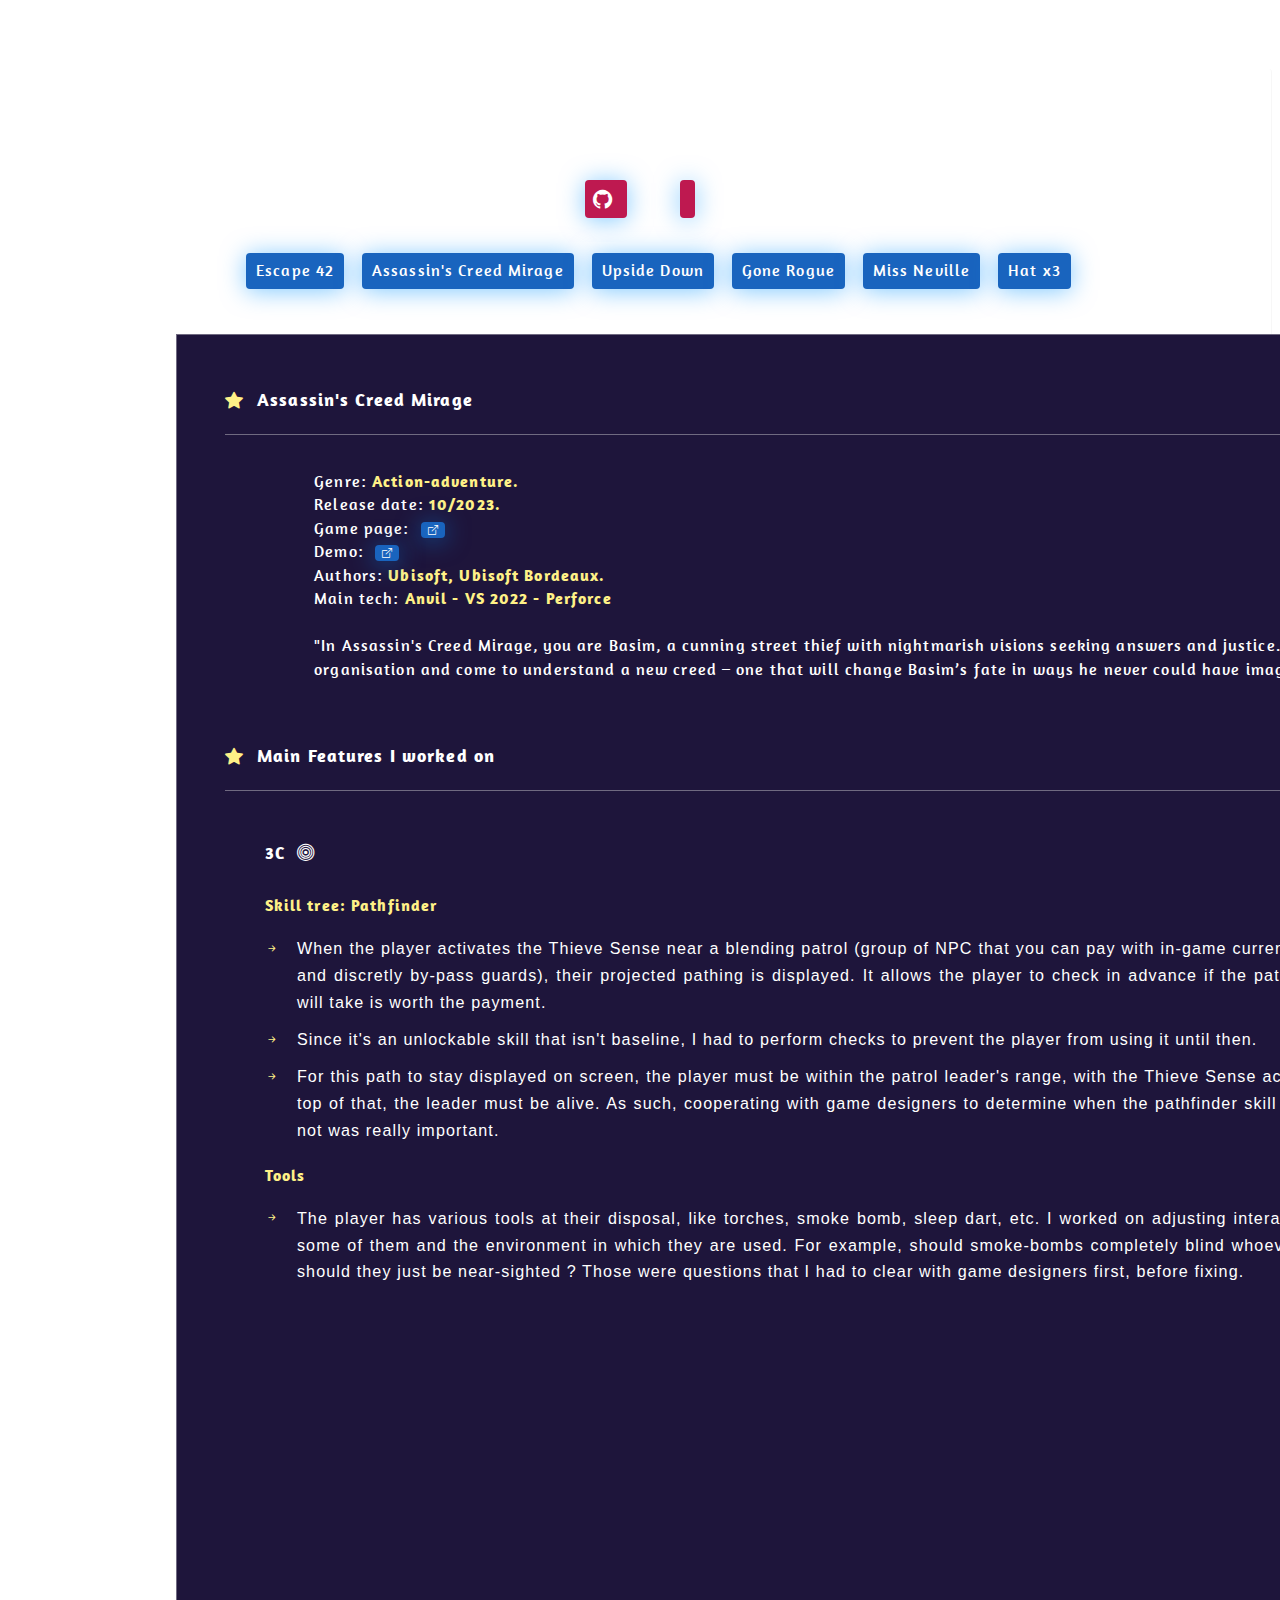
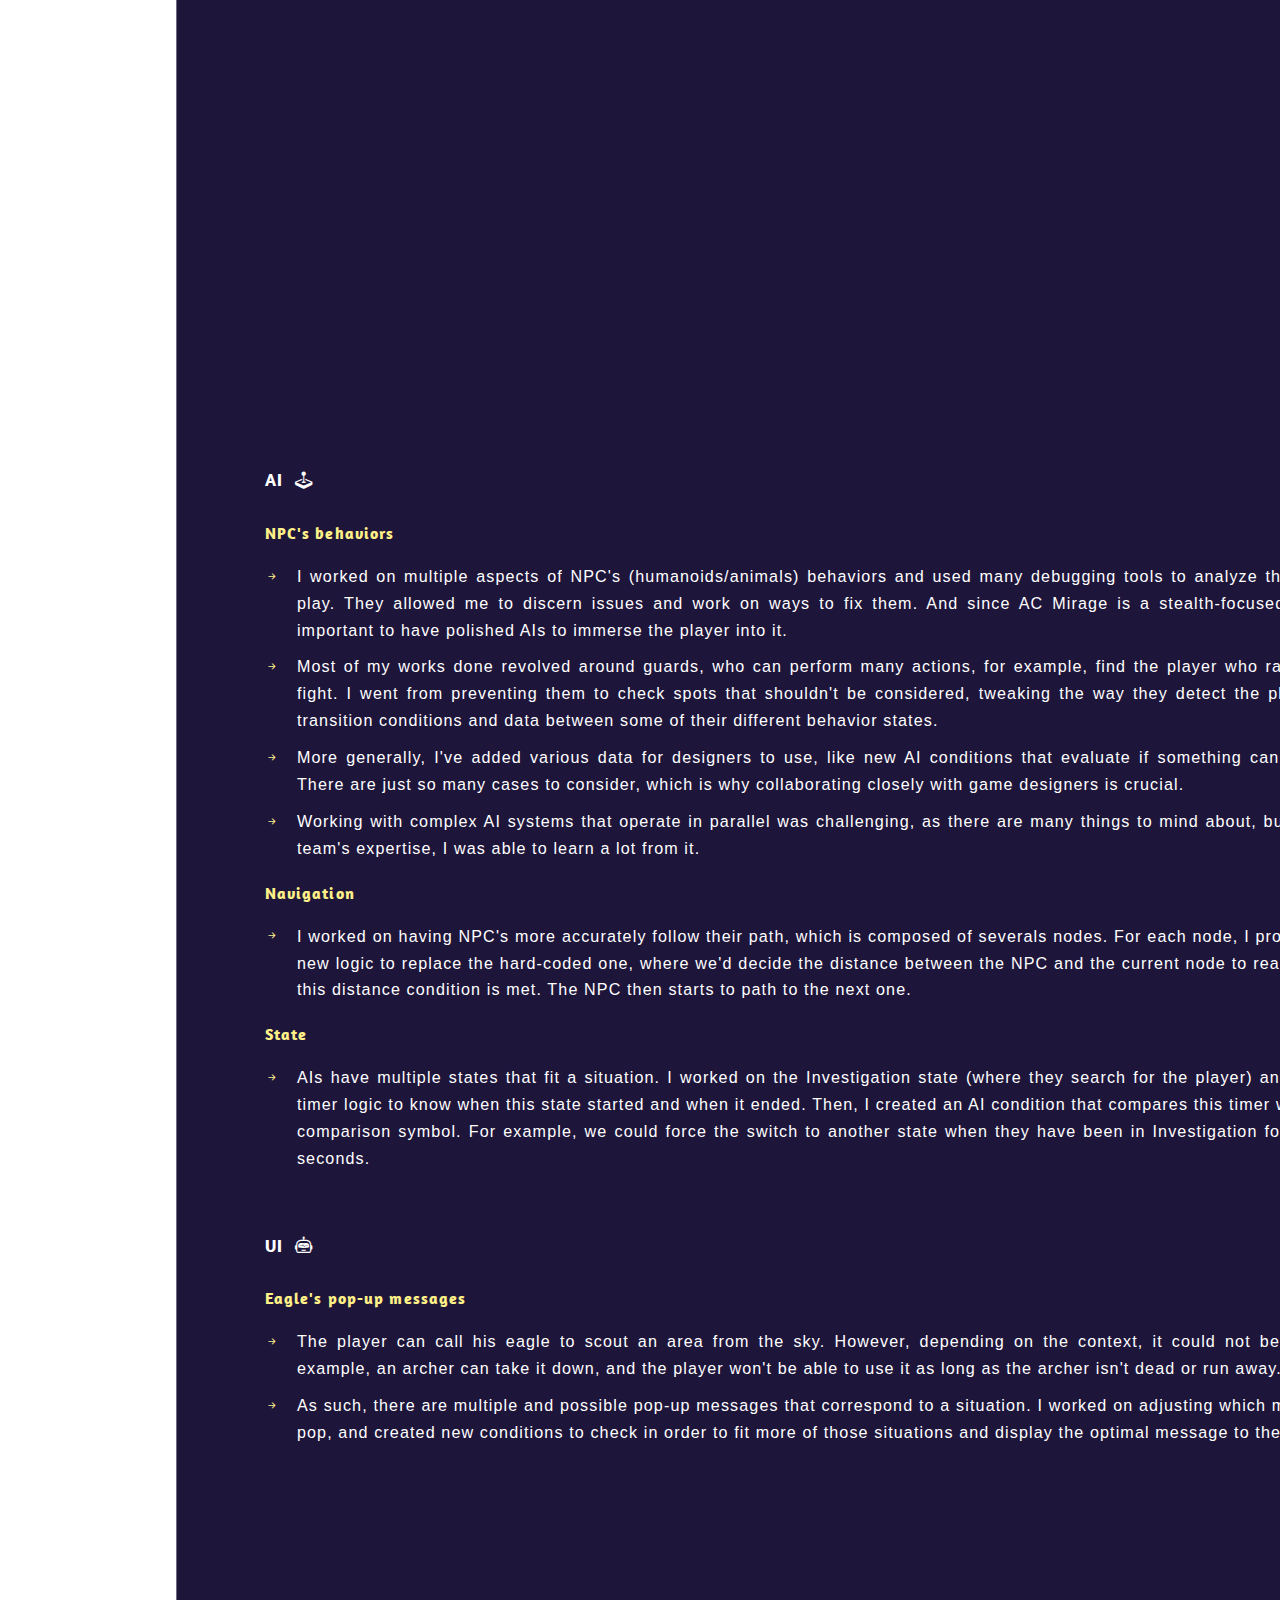
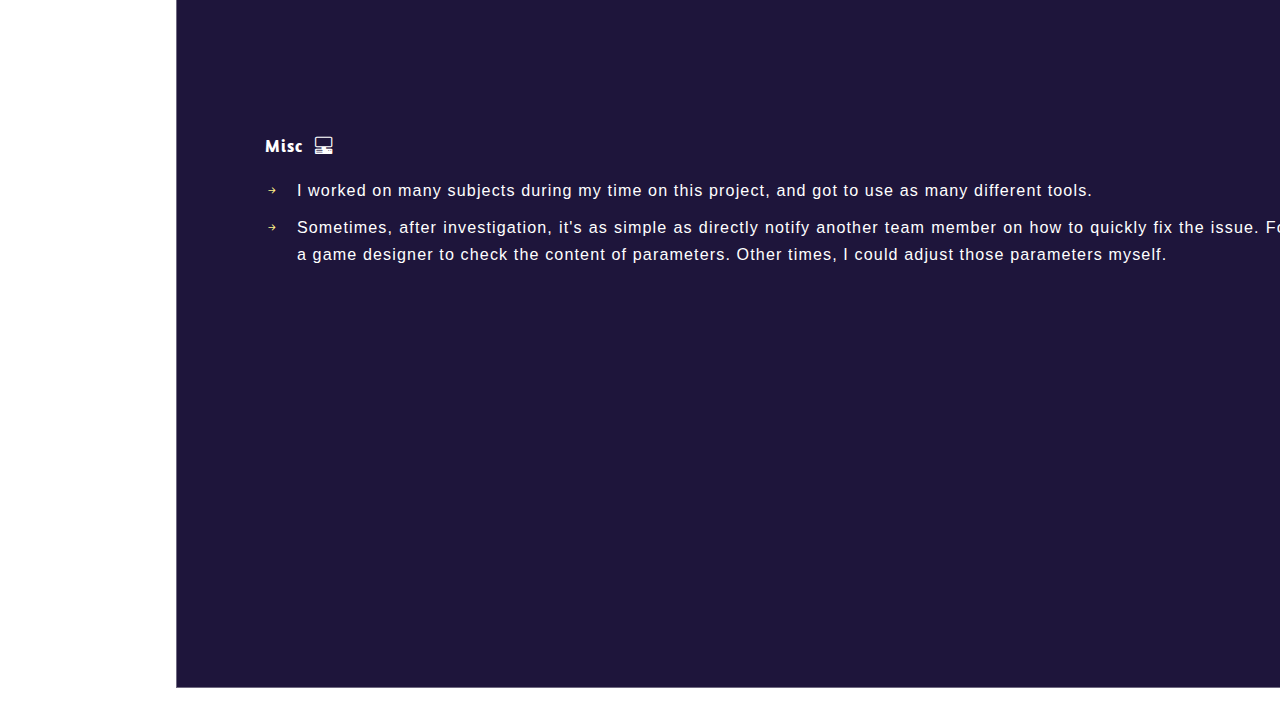
==== commit 90baf9d2: "Typo fixes" ====
--- a/projects.html
+++ b/projects.html
@@ -73,6 +73,7 @@
                                 <img class="cover-image"
                                      src="Img\game-development\escape-42-cover.PNG"
                                      alt="" />
+                                <br /><br /><br />
                                 <h1 class="h1-section">
                                     Genre: <highlight>Stealth game.</highlight>
                                     <br>
@@ -107,7 +108,7 @@
                                 </h1>
                             </div>
                         </div>
-                        <br /><br /><br /><br /><br />
+                        <br /><br /><br /><br />
                         <div class="section">
                             <h1 class="h1-section-title">
                                 <i class="bi bi-star-fill"></i>
@@ -256,6 +257,7 @@
                                 <img class="ac-mirage-cover-image"
                                      src="Img\game-development\ac-mirage-cover.png"
                                      alt="" />
+                                <br /><br /><br />
                                 <h1 class="h1-section">
                                     Genre: <highlight>Action-adventure.</highlight>
                                     <br>
@@ -281,7 +283,7 @@
                                 </h1>
                             </div>
                         </div>
-                        <br /><br /><br /><br />
+                        <br /><br /><br />
                         <div class="section">
                             <h1 class="h1-section-title">
                                 <i class="bi bi-star-fill"></i>
@@ -422,6 +424,7 @@
                                 <img class="gone-rogue-cover-image"
                                      src="Img\game-development\gone-rogue-cover.png"
                                      alt="" />
+                                <br /><br /><br />
                                 <h1 class="h1-section">
                                     Genre: <highlight>3D FPS.</highlight>
                                     <br>
@@ -608,7 +611,8 @@
                             <div class="flex-container-game-development">
                                 <img class="miss-neville-cover-image"
                                      src="Img\game-development\upside-down-cover.PNG"
-                                     alt="" />
+                                     alt="" />      
+                                <br /><br /><br />
                                 <h1 class="h1-section">
                                     Genre: <highlight>3D Platform Game.</highlight>
                                     <br>
@@ -783,6 +787,7 @@
                                 <img class="miss-neville-cover-image"
                                      src="Img\game-development\miss-neville-cover.png"
                                      alt="" />
+                                <br /><br /><br />
                                 <h1 class="h1-section">
                                     Genre: <highlight>2D Puzzle Game.</highlight>
                                     <br>
@@ -953,6 +958,7 @@
                                 <img class="hat-x3-cover-image"
                                      src="Img\game-development\hat-x3-cover.png"
                                      alt="" />
+                                <br /><br /><br />
                                 <div class="flex-container-game-development">
                                     <h1 class="h1-section">
                                         Genre: <highlight>2D Party Game.</highlight>
@@ -996,7 +1002,7 @@
                                 </div>
                             </div>
                         </div>
-                        <br /><br /><br /><br /><br />
+                        <br /><br /><br /><br />
                         <div class="section">
                             <h1 class="h1-section-title">
                                 <i class="bi bi-star-fill"></i>
@@ -1078,7 +1084,7 @@
                                             <i class="bi bi-arrow-right-short"></i>
                                             Players can't hold hats for more than a certain duration, and conceids a point if the time-limit is reached. This prevents them from stalling to the end.
                                         </li>
-                                        <highlight class="h1-list-section-title list-highlight">Throw Empowerement</highlight>
+                                        <highlight class="h1-list-section-title list-highlight">Throw Empowerment</highlight>
                                         <li class="custom-li test">
                                             <i class="bi bi-arrow-right-short"></i>
                                             Mini-hats spawn and fall all over the arena. When picked-up, they enhance the speed of thrown hats.
--- a/CSS/styles.css
+++ b/CSS/styles.css
@@ -0,0 +1,1170 @@
+@import url('https://fonts.googleapis.com/css2?family=Open+Sans:wght@300');
+@import url(https://fonts.googleapis.com/css2?family=Amaranth);
+
+/*fuschia: #ff0081;
+#ff0081: fuschia;
+#fff: #fff;
+#f8faff: #f8faff;*/
+/*$primary-color: #3498db;*/
+
+body {
+    color: white;
+    letter-spacing: 0.1em;
+    background: white;
+    font-size: 0.7rem;
+    text-align: justify;
+    position: relative;
+    line-height: 1;
+    background: white;
+    align-items: center;
+    justify-content: center;
+    background: url('../Img/Background/background.jpg') center;
+}
+
+a.no-style {
+    /*color: none;*/
+    text-decoration: none;
+}
+
+h2 {
+    font-family: "Helvetica Neue", Arial, sans-serif;
+}
+
+h1 {
+    font-size: 1.5rem;
+    font-weight: bold;
+    text-align: -webkit-left;
+    font-family: "Amaranth", Arial, sans-serif;
+}
+
+.h1-about {
+    font-size: 1.5rem;
+    font-weight: bold;
+    text-align: center;
+    color: white; /*#4d01b2 !important;*/
+    padding: 0.5em 0 0 0;
+}
+
+.h1-section {
+    font-size: 1.4em;
+    font-weight: normal;
+    color: white !important;
+    line-height: 1.5em;
+}
+
+.h1-section-title {
+    font-size: 1.6em;
+    padding: 0% 1% 2% 0%;
+    margin-bottom: 2%;
+    font-weight: bold;
+    color: white;
+    display: inline-block;
+    border-bottom: 1px solid rgb(236 236 236 / 40%);
+    text-align: left;
+    width: 100%;
+}
+
+.h1-list-section-title {
+    font-size: 1.3em;
+    padding: 0% 1% 0% 0%;
+    font-weight: bold;
+    color: white;
+    display: inline-block;
+    text-align: left;
+    width: 100%;
+    margin-bottom: 1em;
+    font-family: "Amaranth", Arial, sans-serif;
+}
+    .h1-list-section-title > .bi {
+        color: white /*#08c6ff*/;
+        padding: 0 0 0 0.4em;
+    }
+
+.h1-list-section-content {
+    font-size: 1.2em;
+    /*padding: 0% 1% 2% 0%;*/
+    /*margin-bottom: 3%;*/
+    font-weight: bold;
+    color: white;
+    display: inline-block;
+    text-align: left;
+    width: 100%;
+    line-height: 1.3em;
+}
+
+.custom-li > .bi {
+    font-size: 0.85em;
+    padding-right: 1.25em;
+    font-family: "Amaranth", Arial, sans-serif;
+}
+
+.p-portfolio {
+    font-size: 1.1em;
+    font-family: "Amaranth", Arial, sans-serif;
+}
+
+.border-portfolio {
+    /*border-bottom: 1px solid rgb(236 236 236 / 40%);*/
+}
+
+.title {
+    font-size: 1.3rem;
+    font-weight: bold;
+    border-width: thin;
+    text-align: left;
+    font-family: "Helvetica Neue", Arial, sans-serif;
+    font-size: 1.5em;
+    padding-top: 0;
+    padding: 2% 2% 2% 2%;
+    margin-top: 2%;
+    margin-bottom: 3%;
+    font-weight: bold;
+    color: white !important;
+}
+
+
+.section {
+    color: white !important;
+    padding: 0% 2% 0% 2%;
+}
+
+.descriptif {
+    border-right: none;
+    border-bottom: none;
+    background: transparent;
+    width: 100% !important;
+    padding: 0% 20em 0% 20em;
+}
+
+@media (max-width: 480px) {
+    /* Adjust padding for screens smaller than 600px */
+    .descriptif {
+        border-right: none;
+        border-bottom: none;
+        background: transparent;
+        width: 100% !important;
+        padding: 0% 2em 0% 2em;
+    }
+    .showcase-container {
+        display: contents;
+    }
+    .video-section-left {
+        flex: 0;
+        box-sizing: border-box;
+        align-self: center;
+        margin-left: 3em;
+        /* margin-right: 3em; */
+    }
+}
+
+@media (min-width: 481px) and (max-width: 768px) {
+    /* Styles for small laptops and desktops */
+    .descriptif {
+        border-right: none;
+        border-bottom: none;
+        background: transparent;
+        width: 100% !important;
+        padding: 0% 5em 0% 5em;
+    }
+    .showcase-container {
+        display: contents;
+    }
+
+    .video-section-left {
+        flex: 0;
+        box-sizing: border-box;
+        align-self: center;
+        margin-left: 3em;
+        /* margin-right: 3em; */
+    }
+}
+
+@media (min-width: 769px) and (max-width: 1024px) {
+    /* Styles for small laptops and desktops */
+    .descriptif {
+        border-right: none;
+        border-bottom: none;
+        background: transparent;
+        width: 100% !important;
+        padding: 0% 8em 0% 8em;
+    }
+
+    .showcase-container {
+        display: contents;
+    }
+
+    .video-section-left {
+        flex: 0;
+        box-sizing: border-box;
+        align-self: center;
+        margin-left: 3em;
+        /* margin-right: 3em; */
+    }
+}
+
+/*1920�1080 (22.18%)
+1366�768 (14.04%)
+1440�900 (6.41%)
+1280�720 (5.45%)
+1280�1024 (4.52%)*/
+
+@media (min-width: 1025px) and (max-width: 1439px) {
+    /* Styles for small laptops and desktops */
+    .descriptif {
+        border-right: none;
+        border-bottom: none;
+        background: transparent;
+        width: 100% !important;
+        padding: 0% 15em 0% 15em;
+    }
+    .showcase-container {
+        display: contents;
+    }
+
+    .video-section-left {
+        flex: 0;
+        box-sizing: border-box;
+        align-self: center;
+        margin-left: 3em;
+        /* margin-right: 3em; */
+    }
+}
+
+@media (min-width: 1440px) {
+    /* Styles for medium to large laptops and desktops */
+    .descriptif {
+        border-right: none;
+        border-bottom: none;
+        background: transparent;
+        width: 100% !important;
+        padding: 0% 20em 0% 20em;
+    }
+
+    .showcase-container {
+        display: flex;
+    }
+
+    .video-section-left {
+        flex: 0;
+        box-sizing: border-box;
+        align-self: center;
+        margin-left: 3em;
+        margin-right: 3em;
+    }
+}
+
+.about-descriptif {
+    border-right: none;
+    border-bottom: none;
+    padding: 2% 4% 2% 0%;
+    background: red;
+}
+
+.about-title-section {
+    border-right: none;
+    border-bottom: none;
+    background: #0d032ced;
+    width: 100%;
+    padding: 4em 2em 4em 2em;
+    margin-bottom: 2em;
+    border: 1px solid rgb(236 236 236 / 40%);
+}
+
+    .about-title-section:hover {
+        cursor: default;
+    }
+
+.skill-list {
+    color: white !important;
+    font-size: 1.2em;
+    line-height: 2em;
+}
+
+    .skill-list li {
+        margin-bottom: 10px;
+        color: blue;
+        font-family: "Helvetica Neue", Arial, sans-serif !important;
+    }
+
+    .skill-list strong {
+        font-weight: normal;
+    }
+
+.custom-li {
+    margin-bottom: 10px;
+    padding: 0% 2em 0% 0;
+    color: white !important;
+    list-style-type: none !important;
+    font-weight: normal;
+    text-align: justify;
+}
+
+    .custom-li strong {
+       color: white;
+       font-weight: bold;
+    }
+
+.bi {
+    color: #fff187;
+    padding-right: 0.4em;
+    font-family: "Amaranth", Arial, sans-serif;
+}
+
+.tabs {
+    display: flex;
+    list-style: none;
+    background-color : transparent;
+}
+
+.tab {
+    margin-right: 10px;
+    padding: 10px;
+    cursor: pointer;
+    border-radius: 5px 5px 0 0;
+    font-family: "Amaranth", Arial, sans-serif;
+    color: white;
+}
+
+    .tab:hover {
+        background-color: #f0f0f0;
+        color: #0d032ced;
+    }
+
+.tab-content {
+    display: none;
+    color: #0d032ced !important;
+    background: transparent;
+}
+
+.tab-content.active {
+    display: block;
+}
+
+.subtabs {
+    display: flex;
+    list-style: none;
+    border-bottom: 1px solid rgb(236 236 236 / 40%);
+   /* border-top: 1px solid rgb(236 236 236 / 40%);*/
+    background: #0d032ced;
+}
+
+.projectsubtabs {
+    display: flex;
+    list-style: none;
+    background: #0d032ced;
+    justify-content: center;
+    width: fit-content;
+    text-align: -webkit-center !important;
+}
+
+.subtab-content > .projectsubtabs {
+    display: flex;
+    list-style: none;
+    color: #0d032ced;
+    justify-content: center;
+    width: fit-content;
+    text-align: -webkit-center !important;
+    background: transparent;
+    margin: 0em 0 4em 0;
+}
+
+.projectsubtabs > .subtab {
+    border: 1px solid #be1950;
+    background: #be1950;
+    color: white !important;
+    border: none;
+    background: transparent;
+    color: white !important;
+    font-family: "Amaranth", Arial, sans-serif;
+    display: inline-block;
+    font-size: 1.4em;
+    -webkit-appearance: none;
+    appearance: none;
+    background-color: #be1950;
+    background-color: #1964be;
+    color: #fff;
+    border-radius: 4px;
+    border: none;
+    cursor: pointer;
+    position: relative;
+    transition: transform ease-in 0.1s, box-shadow ease-in 0.25s;
+    box-shadow: 0 2px 25px rgba(255, 0, 130, 0.5);
+    box-shadow: 0 2px 25px rgb(0 148 255 / 50%);
+    color: white !important;
+    align-content: end;
+    text-align: end;
+    margin-left: 0.5em;
+}
+.subtab {
+    margin-right: 10px;
+    padding: 10px;
+    cursor: pointer;
+    border-radius: 5px 5px 0 0;
+    font-family: "Amaranth", Arial, sans-serif;
+    color: white;
+    font-size: 1.4em;
+}
+
+    .subtab:hover {
+        background-color: white;
+        color: #0d032ced !important;
+    }
+    .subtab:active {
+        /*background-color: white;
+        color: #0d032ced !important;*/
+    }
+
+.subtabs > .subtab:active {
+    /*background-color: green;*/
+}
+
+.subtab-content {
+    display: none;
+    margin-top: 5px;
+    border-radius: 3px;
+    font-weight: lighter;
+    color: white !important;
+    font-family: "Helvetica Neue", Arial, sans-serif;
+}
+
+    .subtab-content.active {
+        display: block;
+        text-align: -webkit-center;
+        border-right: 1px solid rgb(236 236 236 / 40%);
+    }
+
+.projecttab-content {
+    display: none;
+    margin-top: 5px;
+    border-radius: 3px;
+    font-weight: lighter;
+    color: white !important;
+    font-family: "Helvetica Neue", Arial, sans-serif;
+}
+
+    .projecttab-content.active {
+        display: block;
+    }
+
+highlight {
+    color: #fff187 !important;
+    font-weight: bold;
+}
+
+.copyright {
+    font-size: 0.8em;
+    font-family: "Helvetica Neue", Arial, sans-serif;
+}
+
+.dropdown, .dropend, .dropstart, .dropup {
+    position: relative;
+    text-align: -webkit-right;
+}
+
+.dropdown-toggle {
+    white-space: nowrap;
+}
+
+.btn {
+    display: inline-block;
+    font-weight: 400;
+    line-height: 1.5;
+    color: white;
+    text-align: center;
+    text-decoration: none;
+    vertical-align: middle;
+    cursor: pointer;
+    -webkit-user-select: none;
+    -moz-user-select: none;
+    user-select: none;
+    background-color: transparent;
+    border: 1px solid transparent;
+    padding: 1rem 1rem;
+    font-size: 0.8rem;
+    border-radius: .25rem;
+    transition: color .15s ease-in-out,background-color .15s ease-in-out,border-color .15s ease-in-out,box-shadow .15s ease-in-out;
+}
+
+.btn:focus {
+   box-shadow: none;
+   border-color: #0d032ced;
+}
+
+.btn-secondary {
+    color: #fff;
+    background-color: #0d032ced;
+    border-color: #0d032ced;
+    color: white !important;
+}
+
+    .btn-secondary:hover, .btn-secondary:focus, .btn-secondary:active, .btn-secondary.active, .open > .dropdown-toggle.btn-secondary {
+        color: #fff;
+        background-color: #0d032ced;
+        border-color: #0d032ced;
+        box-shadow: 0 0 0 2px #0d032ced;
+        border-bottom: none;
+    }
+
+.btn-check:focus+.btn-secondary, .btn-secondary:focus {
+    color: #fff;
+    background-color: #0d032ced;
+    border-color: #0d032ced;
+    border-bottom: none;
+}
+
+.flex-container {
+    display: flex;
+    align-items: center;
+    /*padding: 0% 2% 0% 3em;*/
+    border-color: #0d032ced;
+    /*margin-bottom: 3%;*/
+    overflow: hidden;
+}
+
+.flex-container-game-development {
+    display: flex;
+    align-items: center;
+    border-color: #0d032ced;
+    overflow: hidden;
+    /*justify-content: space-evenly;*/
+    text-align: justify;
+}
+
+.flex-container-list {
+    align-items: normal;
+    /*justify-content: space-between;*/
+    list-style-type: none !important;
+    display: flex;
+    padding-right: 3%;
+    margin-top: 3%;
+    overflow: hidden;
+}
+
+.flex-child {
+    flex: 1;
+}  
+ 
+#menu {
+    padding: 0 7%;
+}
+
+#menu,
+.navbar {
+    background: #0f062e;
+    color: white;
+    font-family: "Helvetica Neue", Arial, sans-serif;
+    border-bottom: 1px solid rgb(236 236 236 / 40%);
+}
+.navbar:hover {
+    color: white;
+    opacity: 1;
+}
+
+.navbar {
+    opacity: 1;
+    padding-top: 0rem;
+    padding-bottom: 0rem;
+}
+
+.navbar-dark .navbar-nav .nav-link {
+    color: white;
+    font-size: small;
+}
+
+.navbar-dark .navbar-brand {
+    font-size: small;
+    color: #fff;
+}
+
+.navbar-dark:hover .navbar-brand:hover {
+    color: white;
+    font-weight: bolder;
+}
+
+.navbar-dark:hover .navbar-nav:hover .nav-link:hover {
+    color: white;
+    font-weight: bolder;
+}
+
+.navbar-collapse {
+    flex-basis: 100%;
+    flex-grow: 1;
+    align-items: center;
+    display: contents;
+}
+.collapse:not(.show) {
+    display: contents;
+}
+#presentation {
+    
+}
+
+#about-title {
+    text-align: center;
+    padding-right: 13%;
+    padding-left: 13%;
+    font-size: 1rem;
+}
+
+#about-title hr {
+    border: solid 1px #10001d;
+    margin: auto;
+}
+
+#about {
+/*    padding-right: 2em;
+    padding-left: 2em;*/
+}
+
+#about {
+    background: transparent;
+    color: white;
+}
+
+.descriptif:hover {
+    
+}
+
+.nav-item {
+    font-size: 1.4em;
+    color: white;
+    font-family: "Amaranth", Arial, sans-serif;
+}
+
+p span {
+    font-weight: bold;
+    font-family: "Helvetica Neue", Arial, sans-serif;
+    color : #0d032ced;
+}
+
+h1 span {
+    font-weight: bold;
+}
+
+.row {
+    margin: 0;
+}
+
+.row-border-top {
+    margin: 0;
+}
+
+.gm-logo {
+    width: 35px;
+}
+
+.iim-logo {
+    width: 60px;
+    margin-right: 2%;
+}
+
+.itchio-button {
+    font-family: 'Helvetica', 'Arial', sans-serif;
+    display: inline-block;
+    font-size: 0.8em;
+    -webkit-appearance: none;
+    appearance: none;
+    background: transparent;
+    color: #fff;
+    border-radius: 4px;
+    border: none;
+    cursor: pointer;
+    position: relative;
+    transition: transform ease-in 0.1s, box-shadow ease-in 0.25s;
+    box-shadow: 0 2px 25px rgba(255, 0, 130, 0.5);
+    box-shadow: 0 2px 25px rgb(0 148 255 / 50%);
+    color: white !important;
+    align-content: end;
+    text-align: end;
+    margin-left: 0.5em;
+    &:focus
+
+{
+    outline: 0;
+}
+
+&:before, &:after {
+    position: absolute;
+    content: '';
+    display: block;
+    width: 140%;
+    height: 100%;
+    left: -20%;
+    z-index: -1000;
+    transition: all ease-in-out 0.5s;
+    background-repeat: no-repeat;
+}
+
+/*&:before {
+    display: none;
+    top: -75%;*/
+    /*background-image: radial-gradient(circle, $button-bg 20%, transparent 20%), radial-gradient(circle, transparent 20%, $button-bg 20%, transparent 30%), radial-gradient(circle, $button-bg 20%, transparent 20%), radial-gradient(circle, $button-bg 20%, transparent 20%), radial-gradient(circle, transparent 10%, $button-bg 15%, transparent 20%), radial-gradient(circle, $button-bg 20%, transparent 20%), radial-gradient(circle, $button-bg 20%, transparent 20%), radial-gradient(circle, $button-bg 20%, transparent 20%), radial-gradient(circle, $button-bg 20%, transparent 20%);*/
+    /*background-size: 10% 10%, 20% 20%, 15% 15%, 20% 20%, 18% 18%, 10% 10%, 15% 15%, 10% 10%, 18% 18%;
+    //background-position: 0% 80%, -5% 20%, 10% 40%, 20% 0%, 30% 30%, 22% 50%, 50% 50%, 65% 20%, 85% 30%;
+}
+
+&:after {
+    display: none;
+    bottom: -75%;*/
+   /* background-image: radial-gradient(circle, $button-bg 20%, transparent 20%), radial-gradient(circle, $button-bg 20%, transparent 20%), radial-gradient(circle, transparent 10%, $button-bg 15%, transparent 20%), radial-gradient(circle, $button-bg 20%, transparent 20%), radial-gradient(circle, $button-bg 20%, transparent 20%), radial-gradient(circle, $button-bg 20%, transparent 20%), radial-gradient(circle, $button-bg 20%, transparent 20%);*/
+    /*background-size: 15% 15%, 20% 20%, 18% 18%, 20% 20%, 15% 15%, 10% 10%, 20% 20%;
+    //background-position: 5% 90%, 10% 90%, 10% 90%, 15% 90%, 25% 90%, 25% 90%, 40% 90%, 55% 90%, 70% 90%;
+}*/
+
+&:active {
+    transform: scale(0.9);
+    /*background-color: darken($button-bg, 5%);*/
+    box-shadow: 0 2px 25px rgba(255, 0, 130, 0.2);
+}
+
+&.animate {
+    &:before
+
+{
+    display: block;
+    animation: topBubbles ease-in-out 0.75s forwards;
+}
+
+&:after {
+    display: block;
+    animation: bottomBubbles ease-in-out 0.75s forwards;
+}
+
+}
+}
+
+
+.portfolio-logo {
+    margin-left: 0 !important;
+    font-size: 1.5em !important;
+    margin: 1em !important;
+    background: #be1950 !important;
+    padding: 0.2em 0.3em 0.2em 0.3em;
+}
+
+.contacts-logo {
+    margin-left: 0 !important;
+    font-size: 3em !important;
+    margin: 1em !important;
+    background: #0000003b !important;
+    padding: 0.05em 0.3em 0.05em 0.3em;
+}
+
+
+.itchio-logo {
+    max-height: 2.5em;
+    max-width: 2.5em;
+    background-color: transparent !important;
+}
+
+.github-logo {
+    max-height: 1.75em;
+    max-width: 1.75em;
+    background-color: transparent !important;
+}
+
+.mail-logo {
+    margin-left: 0 !important;
+    font-size: 2em !important;
+    margin: 1em !important;
+    background: #0000003b !important;
+    padding: 0.5em 0.5em 0.5em 0.5em;
+}
+
+.linkedin-logo {
+    max-height: 2em;
+    max-width: 2em;
+    background-color: transparent !important;
+}
+
+.contacts-font-size {
+    font-size: 0.5em !important;
+}
+
+.descriptif-contacts {
+    max-inline-size: fit-content;
+}
+
+.section-contacts {
+    padding: 0% 0% 0% 0%;
+}
+
+.text-center {
+    text-align: -webkit-center !important;
+}
+.cover-image {
+    max-height: 48em;
+    max-width: 48em;
+    margin-right: 4em;
+    margin-left: 3em;
+}
+
+.miss-neville-cover-image {
+    max-height: 32em;
+    max-width: 32em;
+    margin-right: 5em;
+    margin-left: 3em;
+}
+
+.gone-rogue-cover-image {
+    max-height: 48em;
+    max-width: 48em;
+    margin-right: 5em;
+    margin-left: 3em;
+}
+
+.hat-x3-cover-image {
+    max-height: 32em;
+    max-width: 32em;
+    margin-right: 5em;
+    margin-left: 3em;
+}
+
+.ac-mirage-cover-image {
+    max-height: 32em;
+    max-width: 32em;
+    margin-right: 5em;
+    margin-left: 3em;
+}
+
+.ubisoft-cover-image {
+    max-height: 16em;
+    max-width: 16em;
+    margin-right: 4em;
+    margin-left: 3em;
+}
+
+.iim-cover-image {
+    max-height: 16em;
+    max-width: 16em;
+    margin-right: 4em;
+    margin-left: 3em;
+}
+
+.universite-cover-image {
+    max-height: 12em;
+    max-width: 12em;
+    margin-right: 2em;
+    margin-left: 3em;
+}
+
+.showcase-image {
+    max-height: 40em;
+    max-width: 40em;
+    display: flex;
+    padding: inherit;
+    margin-right: 2em;
+}
+
+    .showcase-image > .video-section {
+        text-align: center;
+    }
+
+.showcase-gif {
+    text-align: center;
+    width: 32em;
+    height: 32em;
+}
+
+.ubisoft-logo {
+    width: 80px;
+    margin-right: 2%;
+}
+
+.universite-logo {
+    width: 70px;
+    margin-right: 1em;
+}
+
+.overlay {
+    position: absolute;
+    display: flex;
+    top: 0px;
+    bottom: 0;
+    left: 0;
+    right: 0;
+    align-items: center;
+    justify-content: center;
+    flex-direction: column;
+    color: white;
+    text-align: center;
+    font-size: 0.95em;
+    visibility: hidden;
+    background: #0d032ced;
+    /*background: transparent;*/
+    padding-top: 2em;
+    border-bottom: 1px solid rgb(236 236 236 / 40%);
+}
+.overlay > h2 
+{
+    font-size: 2.5em;
+}
+.videoBackgroundWrapper {
+    position: relative;
+    width: 100%;
+    max-height: 196px;
+    overflow: hidden;
+    opacity: 1;
+}
+
+.videoBackground {
+    min-width: 100%;
+}
+
+
+.text-section {
+     /*flex: 1;*/
+     box-sizing: border-box;
+}
+
+.video-section {
+    flex: 0;
+    box-sizing: border-box;
+    align-self: center;
+    margin-left: 3em;
+}
+
+.showcase-container-gd {
+    display: flex;
+    justify-content: center;
+}
+
+    .showcase-container-gd > .video-section {
+        text-align: -webkit-center !important;
+        margin-bottom: 2em;
+        /*margin-top: 2em;*/
+        overflow: hidden;
+    }
+
+    .showcase-container-gd > .multiple-video-section {
+        text-align: -webkit-center !important;
+        margin-bottom: 2em;
+        -webkit-box-pack: center;
+        overflow: hidden;
+        display: flex;
+        justify-items: center;
+        align-items: center;
+    }
+
+.showcase-video {
+    height: 20em;
+}
+
+.list-highlight {
+    font-size: 1.2em;
+    margin-top: 0.5em;
+}
+
+footer {
+    padding-top: 5em;
+    padding-bottom: 2em;
+}
+
+a {
+    color: blue;
+    text-decoration: underline;
+}
+
+.a-link {
+    /*color: white !important;*/
+}
+
+a:link {
+    color: #0d6efd;
+}
+
+a:visited {
+    color: #0d6efd;
+}
+
+a:hover {
+    color: #0d6efd;
+}
+
+a:active {
+    color: #0d032ced;
+}
+
+ol >  li {
+    font-size : 1.2em;
+}
+
+ul > li {
+    font-size : 1.2em;
+    color: white !important;
+}
+
+p {
+    display: block;
+    margin-block-end: 0;
+    margin-inline-start: 0px;
+    margin-inline-end: 0px;
+    font-size: 1.4em;
+}
+
+li > a {
+    font-size: 0.8em;
+}
+
+.dropdown-menu {
+    position: absolute;
+    z-index: 1000;
+    display: none;
+    min-width: 10rem;
+    padding: .5rem 0;
+    margin: 0;
+    font-size: 1rem;
+    text-align: left;
+    list-style: none;
+    background-color: white;
+    background-clip: padding-box;
+    border-radius: .25rem;
+    color: white !important;
+}
+
+.dropdown-item:focus, .dropdown-item:hover {
+    color: #1e2125;
+    background-color: white;
+}
+
+.dropdown-item {
+    display: block;
+    width: 100%;
+    padding: .25rem 1rem;
+    clear: both;
+    font-weight: 400;
+    text-align: inherit;
+    text-decoration: none;
+    white-space: nowrap;
+    background-color: transparent;
+    border: 0;
+    color: white !important;
+}
+
+/*.flex-container > .cover-image
+{
+    height: 100%;
+}
+*/
+i {
+    font-style: normal;
+}
+
+.fill-available {
+    /*inline-size: -webkit-fill-available;*/
+}
+
+.bubbly-button > .bi {
+    color: white;
+    padding: 1px 1px 1px 1px;
+    font-size: 0.8em;
+}
+
+.bubbly-button {
+    font-family: 'Helvetica', 'Arial', sans-serif;
+    display: inline-block;
+    font-size: 0.8em;
+    -webkit-appearance: none;
+    appearance: none;
+    background-color: #be1950;
+    background-color: #1964be;
+    color: #fff;
+    border-radius: 4px;
+    border: none;
+    cursor: pointer;
+    position: relative;
+    transition: transform ease-in 0.1s, box-shadow ease-in 0.25s;
+    box-shadow: 0 2px 25px rgba(255, 0, 130, 0.5);
+    box-shadow: 0 2px 25px rgb(0 148 255 / 50%);
+    color: white !important;
+    align-content: end;
+    text-align: end;
+    margin-left: 0.5em;
+    &:focus {
+    outline: 0;
+}
+
+&:before, &:after {
+    position: absolute;
+    content: '';
+    display: block;
+    width: 140%;
+    height: 100%;
+    left: -20%;
+    z-index: -1000;
+    transition: all ease-in-out 0.5s;
+    background-repeat: no-repeat;
+}
+
+&:before {
+    display: none;
+    top: -75%;
+    background-image: radial-gradient(circle, $button-bg 20%, transparent 20%), radial-gradient(circle, transparent 20%, $button-bg 20%, transparent 30%), radial-gradient(circle, $button-bg 20%, transparent 20%), radial-gradient(circle, $button-bg 20%, transparent 20%), radial-gradient(circle, transparent 10%, $button-bg 15%, transparent 20%), radial-gradient(circle, $button-bg 20%, transparent 20%), radial-gradient(circle, $button-bg 20%, transparent 20%), radial-gradient(circle, $button-bg 20%, transparent 20%), radial-gradient(circle, $button-bg 20%, transparent 20%);
+    background-size: 10% 10%, 20% 20%, 15% 15%, 20% 20%, 18% 18%, 10% 10%, 15% 15%, 10% 10%, 18% 18%;
+    //background-position: 0% 80%, -5% 20%, 10% 40%, 20% 0%, 30% 30%, 22% 50%, 50% 50%, 65% 20%, 85% 30%;
+}
+
+&:after {
+    display: none;
+    bottom: -75%;
+    background-image: radial-gradient(circle, $button-bg 20%, transparent 20%), radial-gradient(circle, $button-bg 20%, transparent 20%), radial-gradient(circle, transparent 10%, $button-bg 15%, transparent 20%), radial-gradient(circle, $button-bg 20%, transparent 20%), radial-gradient(circle, $button-bg 20%, transparent 20%), radial-gradient(circle, $button-bg 20%, transparent 20%), radial-gradient(circle, $button-bg 20%, transparent 20%);
+    background-size: 15% 15%, 20% 20%, 18% 18%, 20% 20%, 15% 15%, 10% 10%, 20% 20%;
+    //background-position: 5% 90%, 10% 90%, 10% 90%, 15% 90%, 25% 90%, 25% 90%, 40% 90%, 55% 90%, 70% 90%;
+}
+
+&:active {
+    transform: scale(0.9);
+    background-color: darken($button-bg, 5%);
+    box-shadow: 0 2px 25px rgba(255, 0, 130, 0.2);
+}
+
+&.animate {
+    &:before
+
+{
+    display: block;
+    animation: topBubbles ease-in-out 0.75s forwards;
+}
+
+&:after {
+    display: block;
+    animation: bottomBubbles ease-in-out 0.75s forwards;
+}
+
+}
+}
+
+@keyframes topBubbles {
+    0% {
+        background-position: 5% 90%, 10% 90%, 10% 90%, 15% 90%, 25% 90%, 25% 90%, 40% 90%, 55% 90%, 70% 90%;
+    }
+
+    50% {
+        background-position: 0% 80%, 0% 20%, 10% 40%, 20% 0%, 30% 30%, 22% 50%, 50% 50%, 65% 20%, 90% 30%;
+    }
+
+    100% {
+        background-position: 0% 70%, 0% 10%, 10% 30%, 20% -10%, 30% 20%, 22% 40%, 50% 40%, 65% 10%, 90% 20%;
+        background-size: 0% 0%, 0% 0%, 0% 0%, 0% 0%, 0% 0%, 0% 0%;
+    }
+}
+
+@keyframes bottomBubbles {
+    0% {
+        background-position: 10% -10%, 30% 10%, 55% -10%, 70% -10%, 85% -10%, 70% -10%, 70% 0%;
+    }
+
+    50% {
+        background-position: 0% 80%, 20% 80%, 45% 60%, 60% 100%, 75% 70%, 95% 60%, 105% 0%;
+    }
+
+    100% {
+        background-position: 0% 90%, 20% 90%, 45% 70%, 60% 110%, 75% 80%, 95% 70%, 110% 10%;
+        background-size: 0% 0%, 0% 0%, 0% 0%, 0% 0%, 0% 0%, 0% 0%;
+    }
+}
+
+.test 
+{
+    display: flex;
+}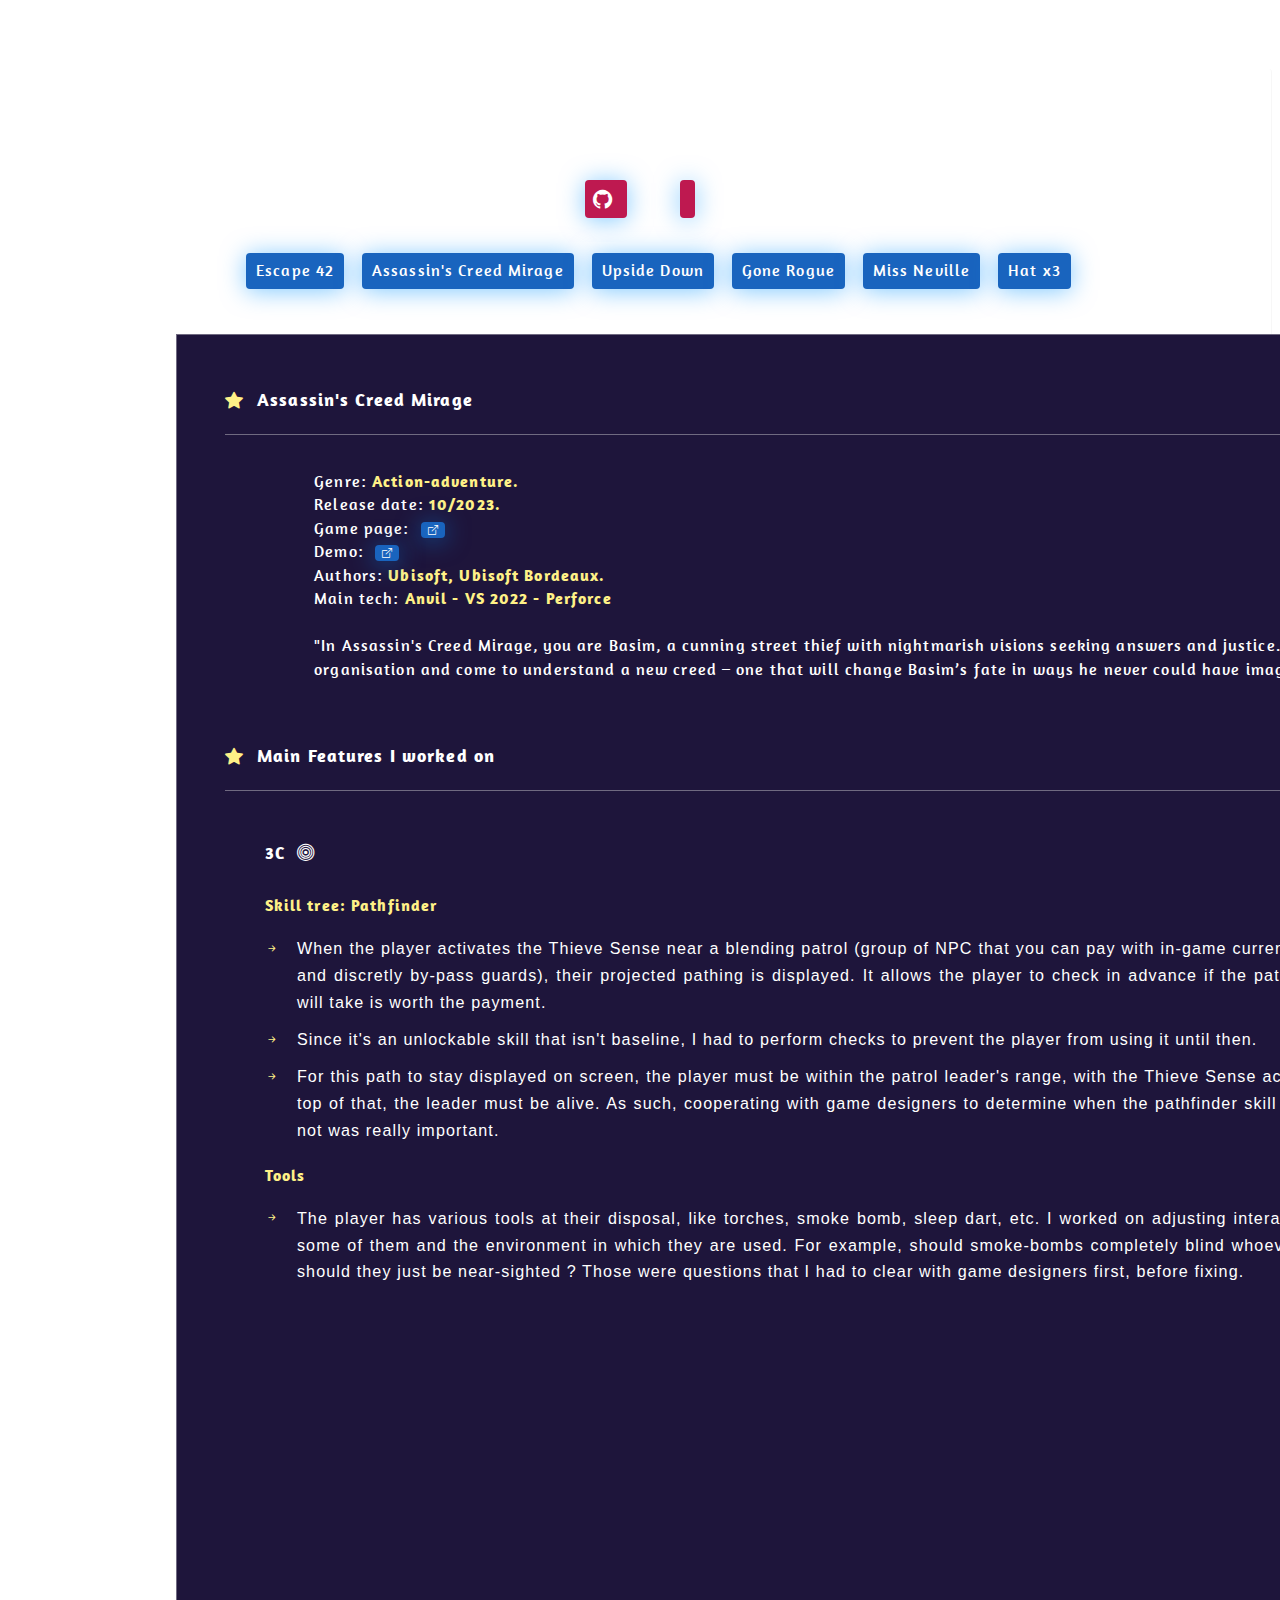
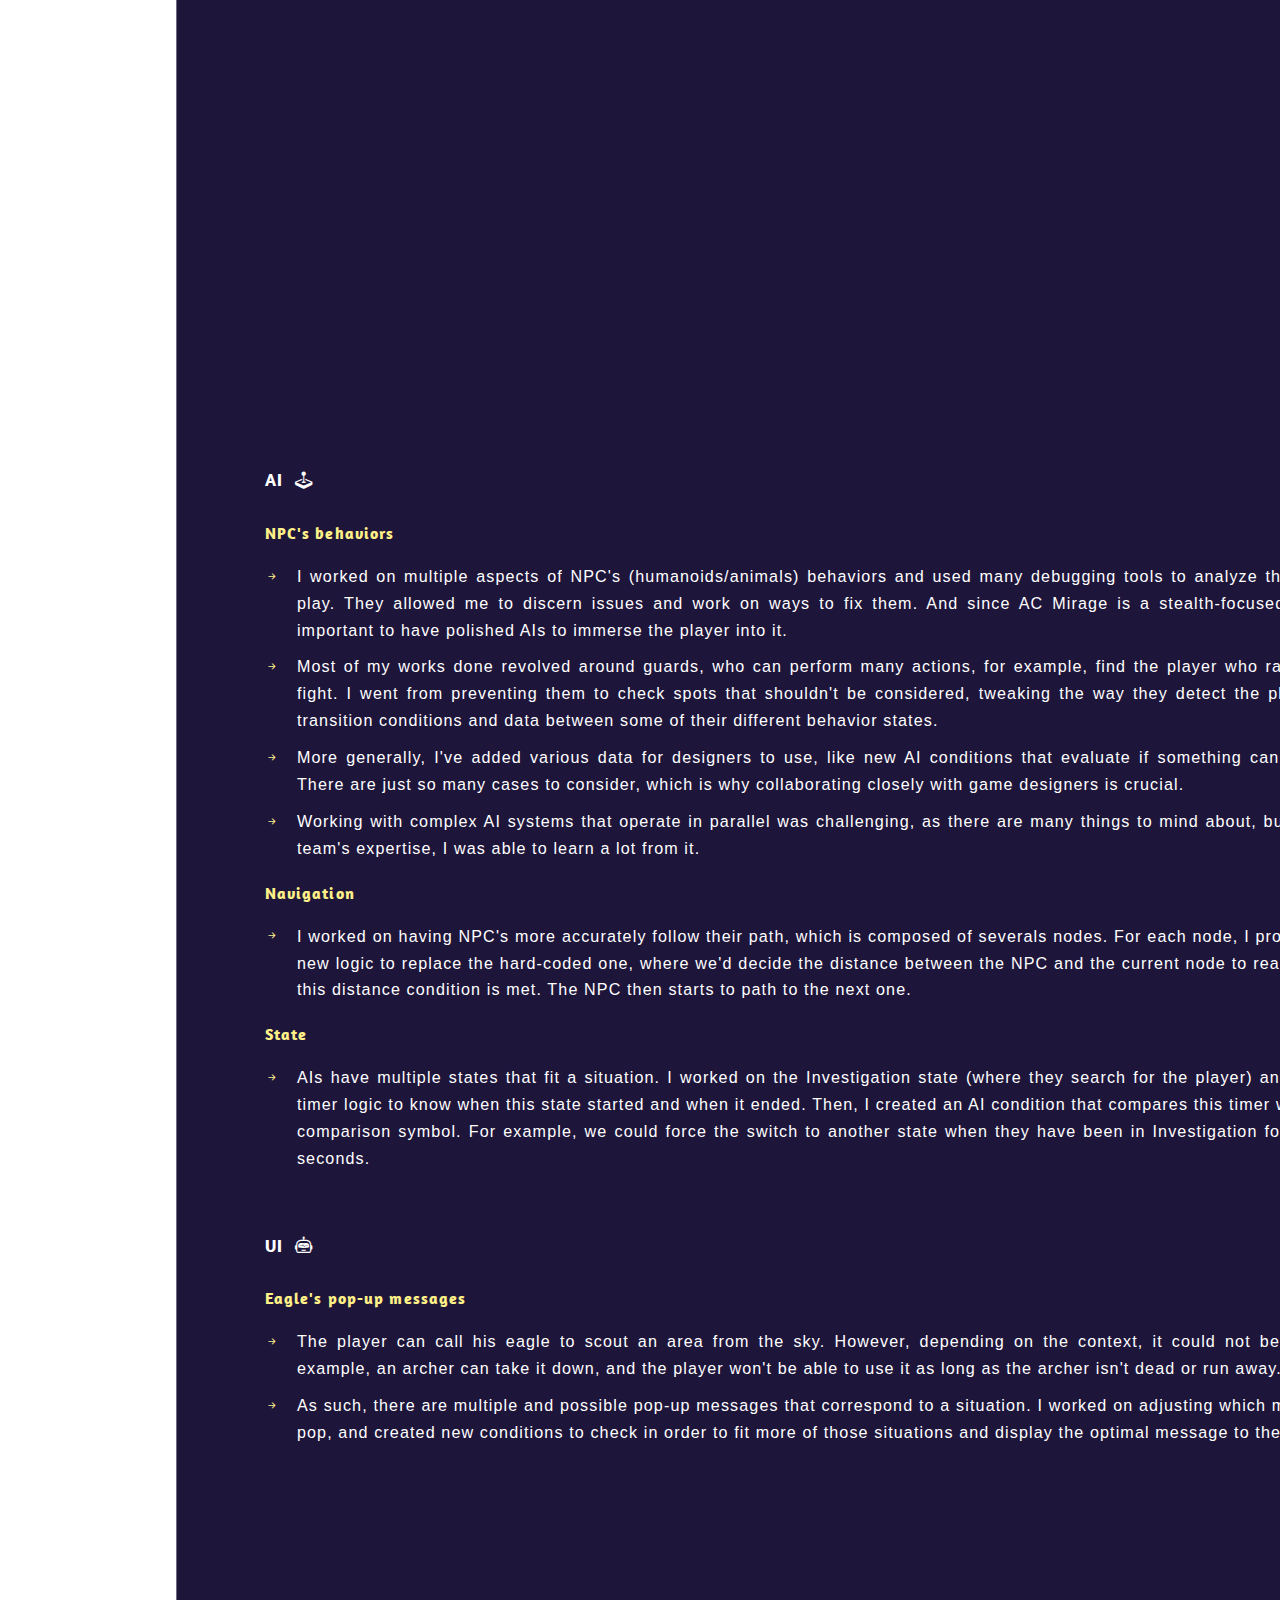
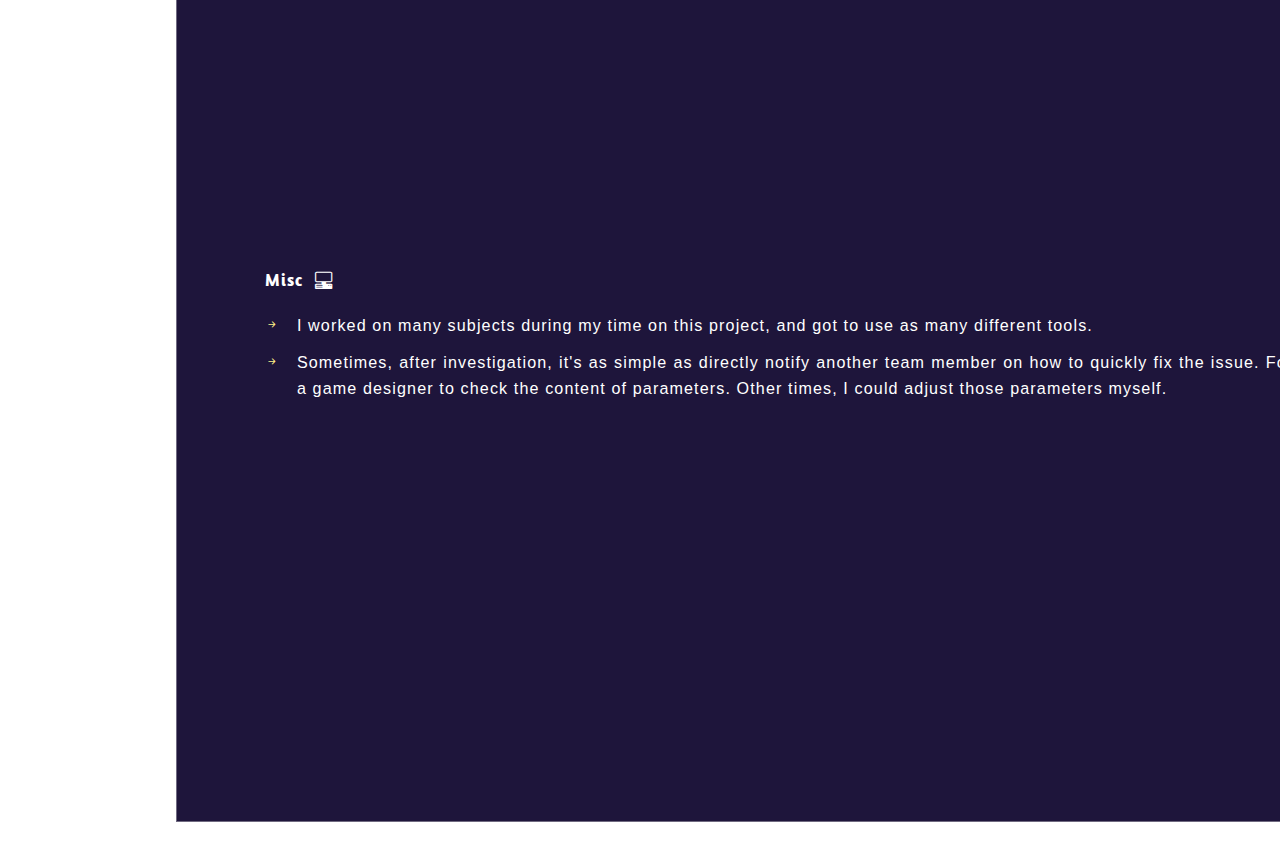
==== commit b6db8618: "Projects: New gifs added for AC Mirage" ====
--- a/projects.html
+++ b/projects.html
@@ -316,7 +316,7 @@
                                     </ul>
                                 </div>
                                 <div class="video-section">
-                                    <iframe class="showcase-gif" src="https://giphy.com/embed/nI07q3xdeLi9innOPQ" frameBorder="0" allowFullScreen></iframe>
+                                    <iframe class="showcase-gif" src="https://giphy.com/embed/aFoUDTqNyXNp1h5j0K" frameborder="0" allowfullscreen></iframe>
                                 </div>
                             </div>
                             <br /><br />
@@ -378,7 +378,7 @@
                                     </ul>
                                 </div>
                                 <div class="video-section">
-                                    <iframe class="showcase-video" src="https://www.youtube.com/embed/IRNOoOYVn80" frameborder="0" allowfullscreen></iframe>
+                                    <iframe class="showcase-gif" src="https://giphy.com/embed/XF4C9DpbAwYKDYMZdI" frameborder="0" allowfullscreen></iframe>
                                 </div>
                             </div>
                             <br /><br />
@@ -399,7 +399,7 @@
                                     </ul>
                                 </div>
                                 <div class="video-section">
-                                    <iframe class="showcase-gif" src="https://giphy.com/embed/zi1g4INkmurc69CpWP" frameBorder="0" allowFullScreen></iframe>
+                                    <iframe class="showcase-gif" src="https://giphy.com/embed/nI07q3xdeLi9innOPQ" frameBorder="0" allowFullScreen></iframe>
                                 </div>
                             </div>
                         </div>
@@ -611,7 +611,7 @@
                             <div class="flex-container-game-development">
                                 <img class="miss-neville-cover-image"
                                      src="Img\game-development\upside-down-cover.PNG"
-                                     alt="" />      
+                                     alt="" />
                                 <br /><br /><br />
                                 <h1 class="h1-section">
                                     Genre: <highlight>3D Platform Game.</highlight>
@@ -1096,7 +1096,6 @@
                                         </li>
                                     </ul>
                                 </div>
-
                             </div>
                         </div>
                     </div>
